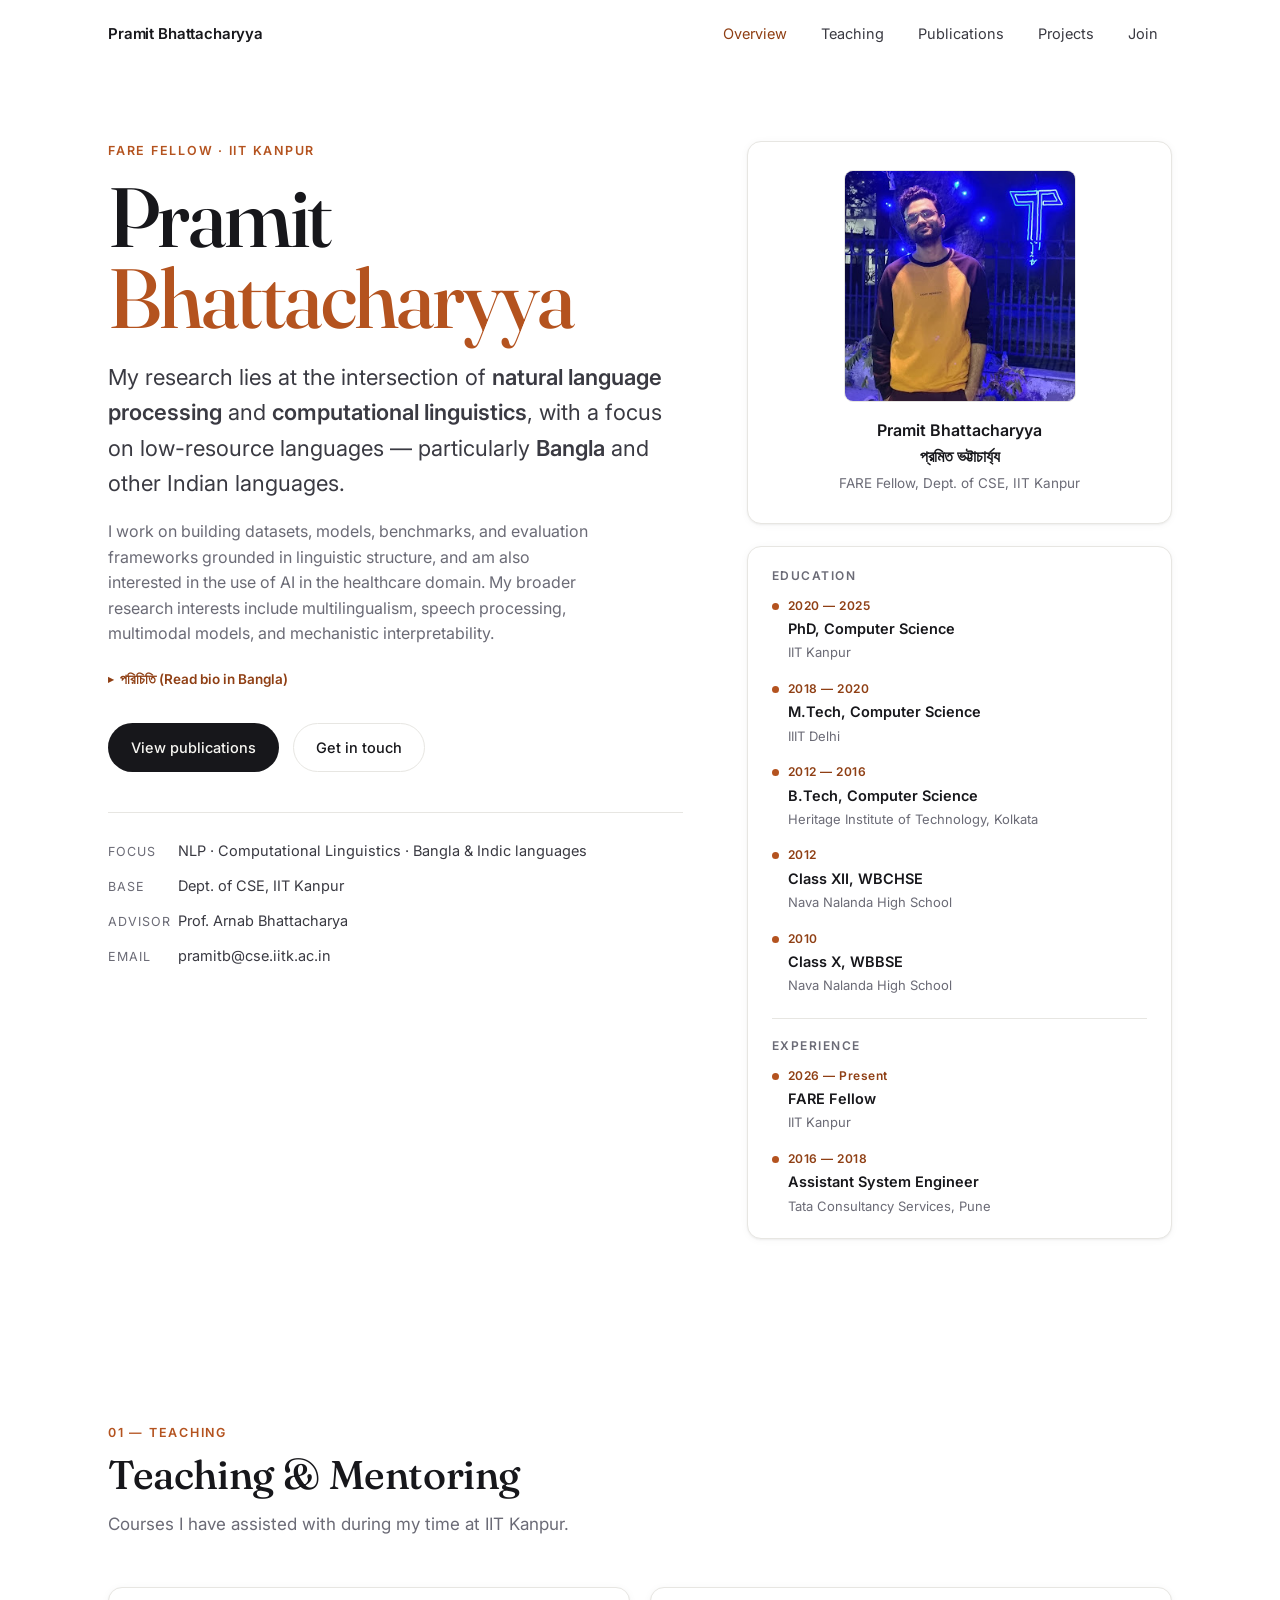
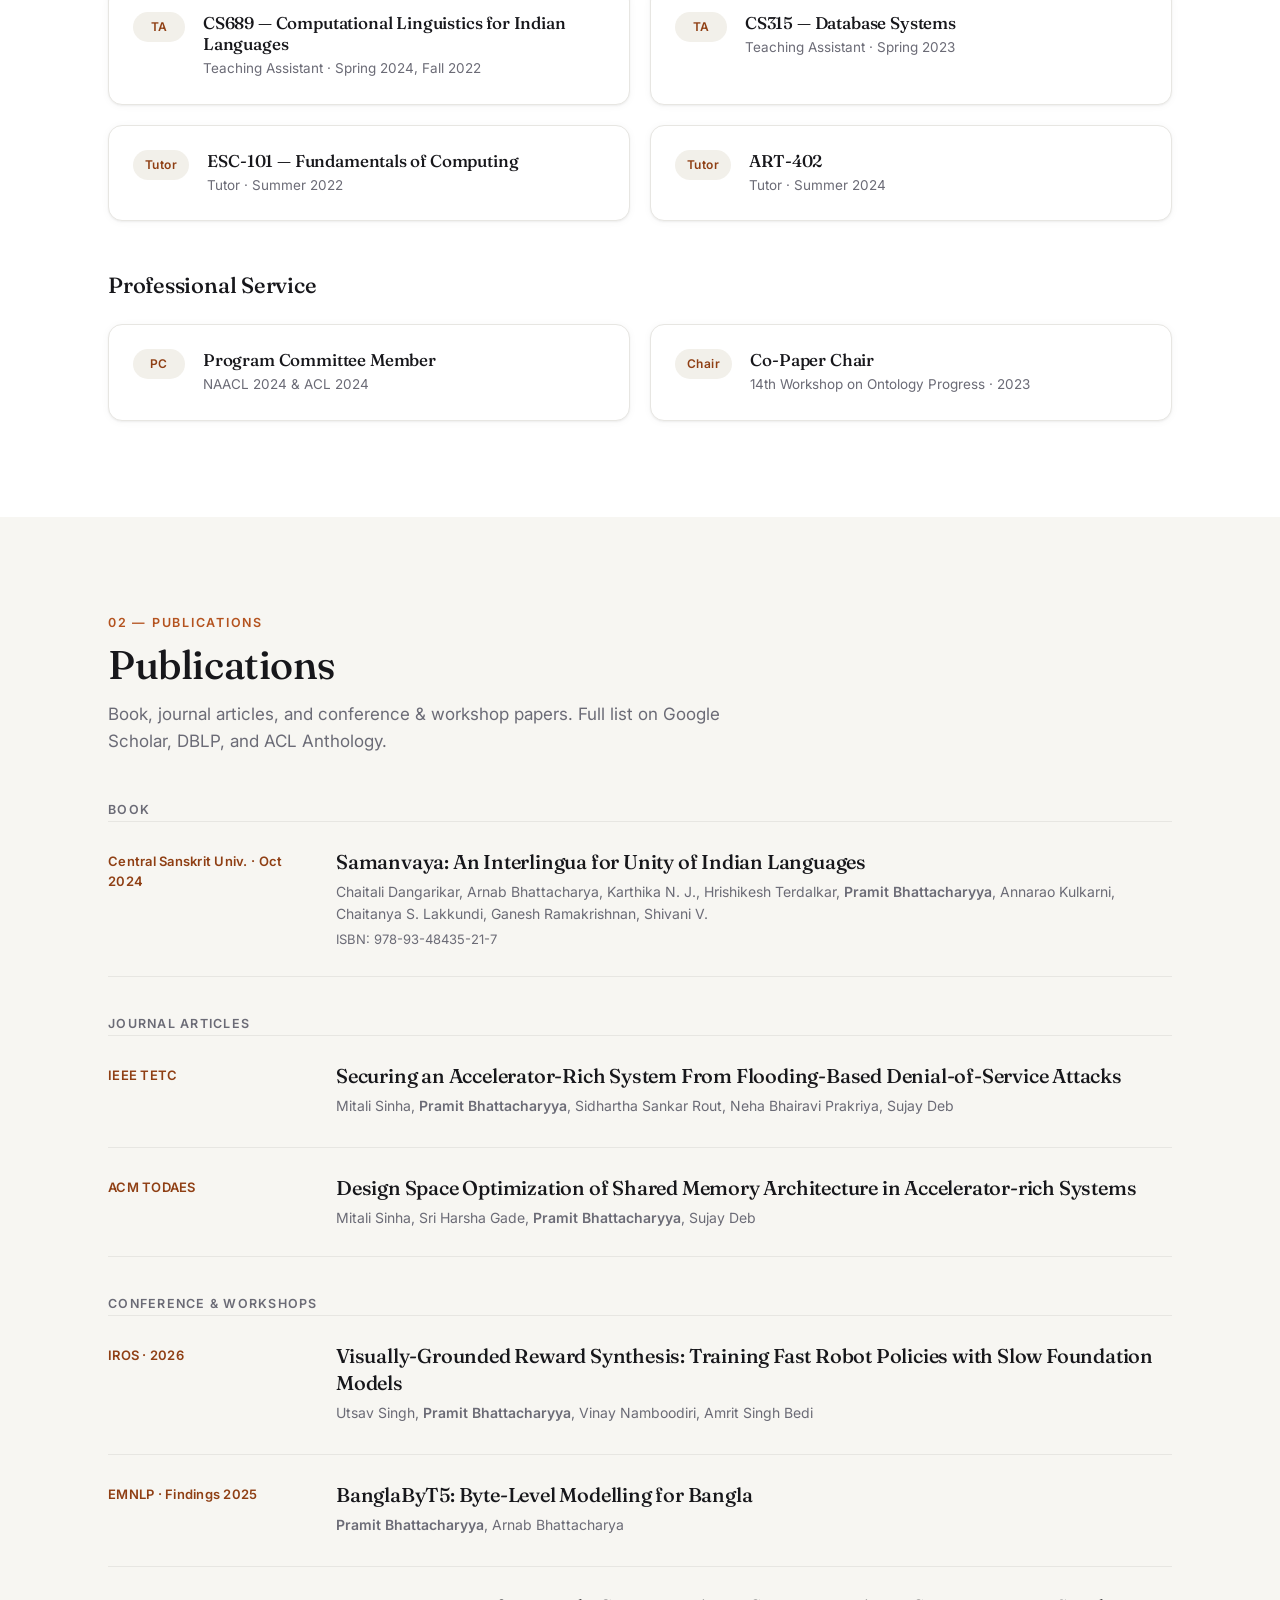
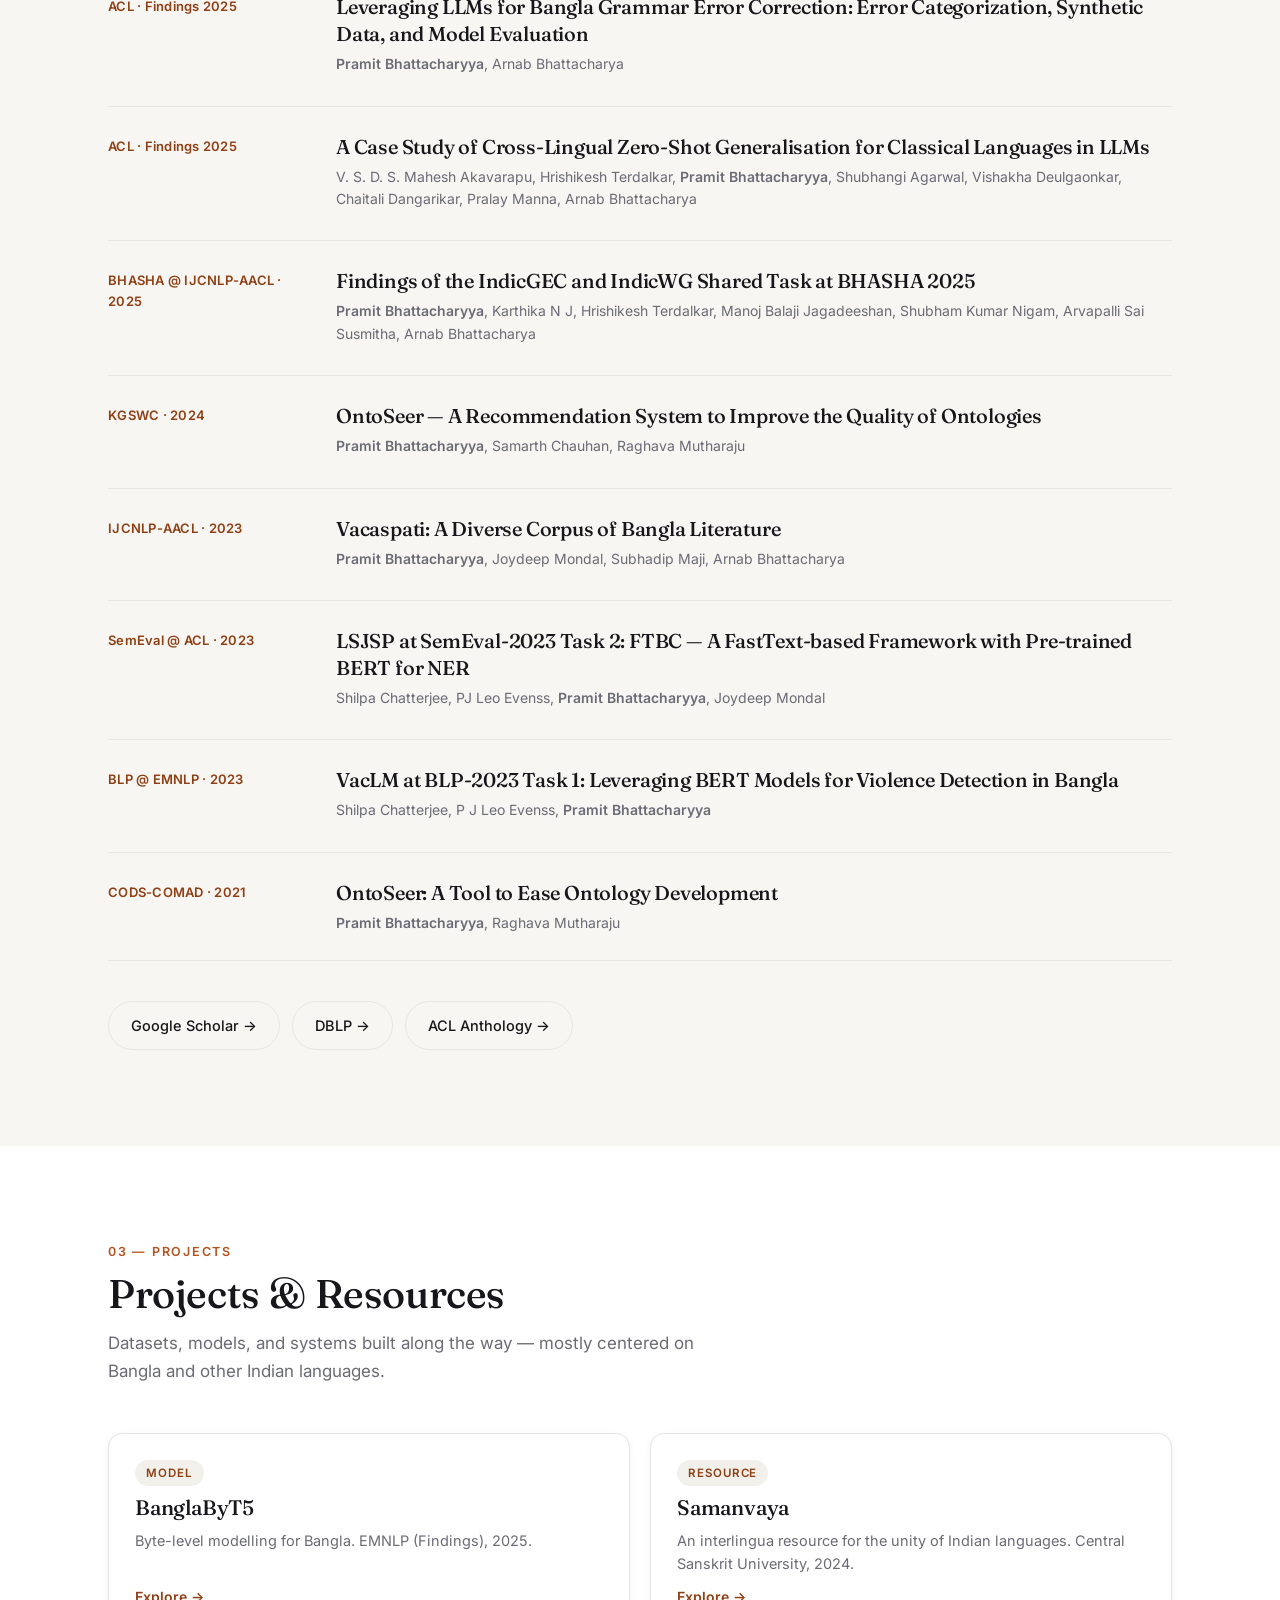
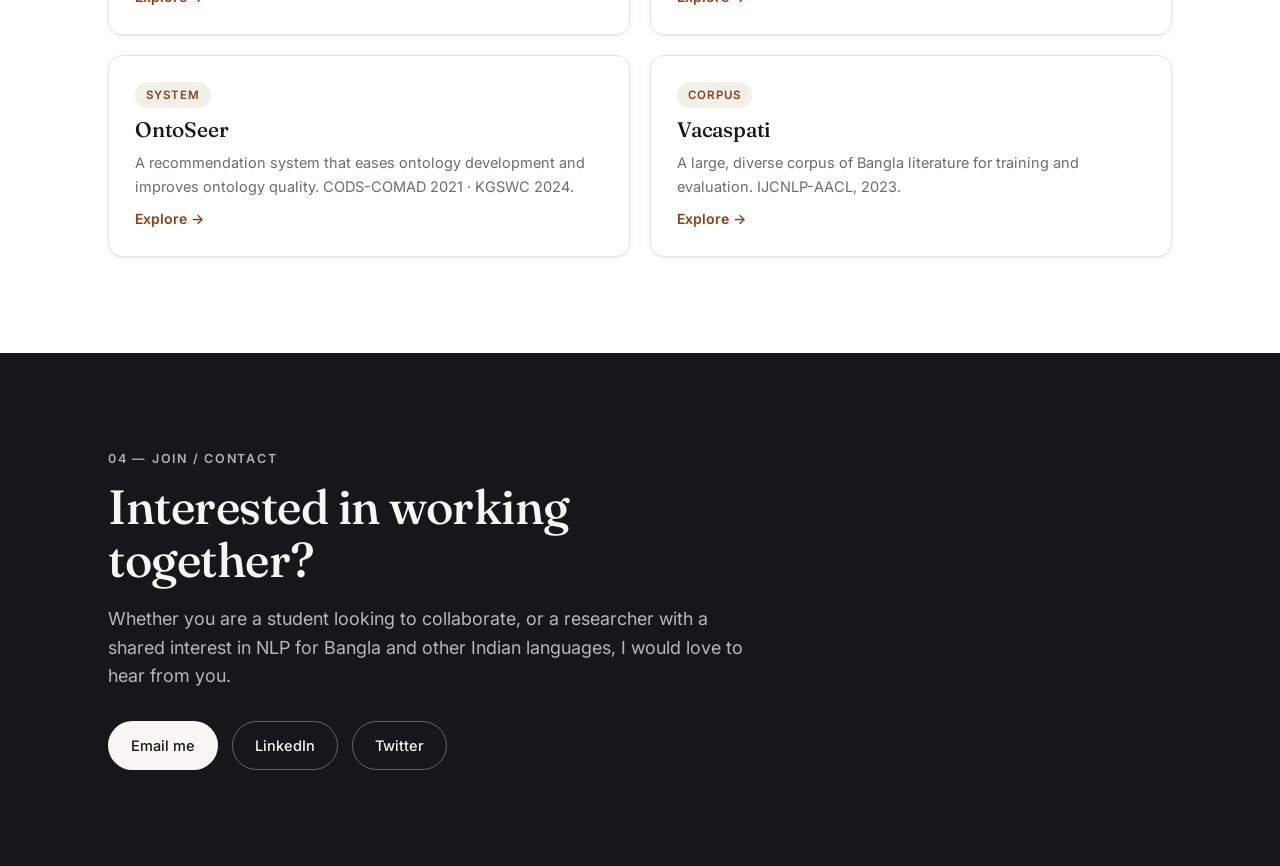
==== index.html @ a748a245 "Bangla added" ====
<!DOCTYPE html>
<html lang="en">
<head>
  <meta charset="UTF-8" />
  <meta name="viewport" content="width=device-width, initial-scale=1.0" />
  <title>Pramit Bhattacharyya — NLP &amp; Computational Linguistics</title>
  <meta name="description" content="Pramit Bhattacharyya — FARE Fellow, Dept. of CSE, IIT Kanpur. Research on NLP and computational linguistics for low-resource languages, particularly Bangla and other Indian languages." />

  <!-- Google Fonts (optional; remove this link to run fully offline) -->
  <link rel="preconnect" href="https://fonts.googleapis.com" />
  <link rel="preconnect" href="https://fonts.gstatic.com" crossorigin />
  <link href="https://fonts.googleapis.com/css2?family=Fraunces:opsz,wght@9..144,400;9..144,500;9..144,600&family=Inter:wght@400;500;600&family=Noto+Sans+Bengali:wght@400;500;600&display=swap" rel="stylesheet" />

  <link rel="icon" type="image/svg+xml" href="data:image/svg+xml,%3Csvg xmlns='http://www.w3.org/2000/svg' viewBox='0 0 100 100'%3E%3Crect width='100' height='100' rx='22' fill='%2317171b'/%3E%3Ctext x='50' y='68' font-family='Georgia, serif' font-size='46' fill='%23f7f6f2' text-anchor='middle'%3EPB%3C/text%3E%3C/svg%3E" />

  <link rel="stylesheet" href="css/style.css" />
</head>
<body>

  <!-- ============ NAV ============ -->
  <header class="nav" id="nav">
    <div class="container nav__inner">
      <a href="#overview" class="nav__brand">
        <span class="nav__name">Pramit Bhattacharyya</span>
      </a>

      <nav class="nav__links" id="navLinks">
        <a href="#overview" class="nav__link">Overview</a>
        <a href="#teaching" class="nav__link">Teaching</a>
        <a href="#publications" class="nav__link">Publications</a>
        <a href="#projects" class="nav__link">Projects</a>
        <a href="#join" class="nav__link">Join</a>
      </nav>

      <button class="nav__toggle" id="navToggle" aria-label="Toggle menu" aria-expanded="false">
        <span></span><span></span><span></span>
      </button>
    </div>
  </header>

  <main>

    <!-- ============ OVERVIEW / HERO ============ -->
    <section class="section hero" id="overview">
      <div class="container hero__grid">
        <div class="hero__text reveal">
          <p class="eyebrow">FARE Fellow · IIT Kanpur</p>
          <h1 class="hero__title">
            Pramit<br /><span class="accent">Bhattacharyya</span>
            
          </h1>
   
          <p class="hero__lede">
            My research lies at the intersection of <strong>natural language
            processing</strong> and <strong>computational linguistics</strong>,
            with a focus on low-resource languages — particularly
            <strong>Bangla</strong> and other Indian languages.
          </p>
          <p class="hero__body">
            I work on building datasets, models, benchmarks, and evaluation
            frameworks grounded in linguistic structure, and am also
            interested in the use of AI in the healthcare domain. My broader
            research interests include multilingualism, speech processing,
            multimodal models, and mechanistic interpretability.
          </p>

          <details class="bio-bn">
            <summary>পরিচিতি (Read bio in Bangla)</summary>
            <p lang="bn">
              প্রমিত বর্তমানে আইআইটি কানপুরের কম্পিউটার সায়েন্স অ্যান্ড ইঞ্জিনিয়ারিং বিভাগে
              একজন FARE ফেলো হিসেবে কর্মরত আছেন। তিনি আইআইটি কানপুরের কম্পিউটার সায়েন্স
              অ্যান্ড ইঞ্জিনিয়ারিং বিভাগ থেকে অধ্যাপক অর্ণব ভট্টাচার্যের তত্ত্বাবধানে তাঁর পিএইচডি
              সম্পন্ন করেছেন। তাঁর গবেষণা মূলত ভাষা কার্য-প্রণালী (Natural Language Processing)
              এবং কম্পিউটেশনাল লিঙ্গুইস্টিক্সের (Computational Linguistics) সংযোগস্থলে, বিশেষ
              করে কম-সম্পদযুক্ত ভাষা—যেমন বাংলা এবং অন্যান্য ভারতীয় ভাষার ওপর কেন্দ্র করে। তিনি
              ভাষাগত কাঠামোর ওপর ভিত্তি করে তথ্যসম্ভার, মডেল, মানদণ্ড এবং মূল্যায়ন কাঠামো তৈরির
              প্রচেষ্টা করেন। এছাড়া, স্বাস্থ্যসেবা খাতে কৃত্রিম বুদ্ধিমত্তার প্রয়োগ নিয়ে গবেষণা করতেও
              তিনি আগ্রহী। তাঁর গবেষণার কেন্দ্রস্থলে রয়েছে বহুভাষিকতা (multilingualism), স্বয়ংক্রিয় বাক্-শনাক্তকরণ (ASR), বহুমাত্রিক
              মডেল (multi-modal) এবং কার্যপ্রণালীভিত্তিক ব্যাখ্যাযোগ্যতা (mechanistic interpretability)।
            </p>
          </details>

          <div class="hero__actions">
            <a href="#publications" class="btn btn--primary">View publications</a>
            <a href="#join" class="btn btn--ghost">Get in touch</a>
          </div>
          <ul class="hero__meta">
            <li><span>Focus</span> NLP · Computational Linguistics · Bangla &amp; Indic languages</li>
            <li><span>Base</span> Dept. of CSE, IIT Kanpur</li>
            <li><span>Advisor</span> Prof. Arnab Bhattacharya</li>
            <li><span>Email</span> <a href="mailto:pramitb@cse.iitk.ac.in">pramitb@cse.iitk.ac.in</a></li>
          </ul>
        </div>

        <aside class="hero__aside reveal">
          <div class="profile-card">
            <img class="profile-card__img" src="pramit-da.jpg" alt="Portrait of Pramit Bhattacharyya" />
            <div class="profile-card__meta">
              <strong class="profile-card__name">Pramit Bhattacharyya</strong>
              <strong class="profile-card__name_bangla">প্রমিত ভট্টাচার্য্য</strong>
              <span class="profile-card__role muted">FARE Fellow, Dept. of CSE, IIT Kanpur</span>
            </div>
          </div>
          <div class="card">
            <h3 class="card__kicker">Education</h3>
            <ul class="timeline">
              <li>
                <span class="timeline__year">2020 — 2025</span>
                <span class="timeline__what">PhD, Computer Science</span>
                <span class="timeline__where">IIT Kanpur</span>
              </li>
              <li>
                <span class="timeline__year">2018 — 2020</span>
                <span class="timeline__what">M.Tech, Computer Science</span>
                <span class="timeline__where">IIIT Delhi</span>
              </li>
              <li>
                <span class="timeline__year">2012 — 2016</span>
                <span class="timeline__what">B.Tech, Computer Science</span>
                <span class="timeline__where">Heritage Institute of Technology, Kolkata</span>
              </li>
              <li>
                <span class="timeline__year">2012</span>
                <span class="timeline__what">Class XII, WBCHSE</span>
                <span class="timeline__where">Nava Nalanda High School</span>
              </li>
              <li>
                <span class="timeline__year">2010</span>
                <span class="timeline__what">Class X, WBBSE</span>
                <span class="timeline__where">Nava Nalanda High School</span>
              </li>
            </ul>

            <h3 class="card__kicker card__kicker--divider">Experience</h3>
            <ul class="timeline">
              <li>
                <span class="timeline__year">2026 — Present</span>
                <span class="timeline__what">FARE Fellow</span>
                <span class="timeline__where">IIT Kanpur</span>
              </li>
              <li>
                <span class="timeline__year">2016 — 2018</span>
                <span class="timeline__what">Assistant System Engineer</span>
                <span class="timeline__where">Tata Consultancy Services, Pune</span>
              </li>
            </ul>
          </div>
        </aside>
      </div>
    </section>

    <!-- ============ TEACHING ============ -->
    <section class="section" id="teaching">
      <div class="container">
        <div class="section__head reveal">
          <p class="eyebrow">01 — Teaching</p>
          <h2 class="section__title">Teaching &amp; Mentoring</h2>
          <p class="section__sub">
            Courses I have assisted with during my time at IIT Kanpur.
          </p>
        </div>

        <div class="grid grid--2 reveal">
          <div class="tcard">
            <div class="tcard__badge">TA</div>
            <div>
              <h3>CS689 — Computational Linguistics for Indian Languages</h3>
              <p class="muted">Teaching Assistant · Spring 2024, Fall 2022</p>
            </div>
          </div>
          <div class="tcard">
            <div class="tcard__badge">TA</div>
            <div>
              <h3>CS315 — Database Systems</h3>
              <p class="muted">Teaching Assistant · Spring 2023</p>
            </div>
          </div>
          <div class="tcard">
            <div class="tcard__badge">Tutor</div>
            <div>
              <h3>ESC-101 — Fundamentals of Computing</h3>
              <p class="muted">Tutor · Summer 2022</p>
            </div>
          </div>
          <div class="tcard">
            <div class="tcard__badge">Tutor</div>
            <div>
              <h3>ART-402</h3>
              <p class="muted">Tutor · Summer 2024</p>
            </div>
          </div>
        </div>

        <div class="section__head section__head--tight reveal">
          <h3 class="section__title section__title--sm">Professional Service</h3>
        </div>
        <div class="grid grid--2 reveal">
          <div class="tcard">
            <div class="tcard__badge">PC</div>
            <div>
              <h3>Program Committee Member</h3>
              <p class="muted">NAACL 2024 &amp; ACL 2024</p>
            </div>
          </div>
          <div class="tcard">
            <div class="tcard__badge">Chair</div>
            <div>
              <h3>Co-Paper Chair</h3>
              <p class="muted">14th Workshop on Ontology Progress · 2023</p>
            </div>
          </div>
        </div>
      </div>
    </section>

    <!-- ============ PUBLICATIONS ============ -->
    <section class="section section--alt" id="publications">
      <div class="container">
        <div class="section__head reveal">
          <p class="eyebrow">02 — Publications</p>
          <h2 class="section__title">Publications</h2>
          <p class="section__sub">
            Book, journal articles, and conference &amp; workshop papers.
            Full list on Google Scholar, DBLP, and ACL Anthology.
          </p>
        </div>

        <h3 class="publist__group">Book</h3>
        <ol class="publist reveal">
          <li class="pub">
            <div class="pub__venue">Central Sanskrit Univ. · Oct 2024</div>
            <div class="pub__main">
              <h3 class="pub__title">Samanvaya: An Interlingua for Unity of Indian Languages</h3>
              <p class="pub__authors">Chaitali Dangarikar, Arnab Bhattacharya, Karthika N. J., Hrishikesh Terdalkar, <strong>Pramit Bhattacharyya</strong>, Annarao Kulkarni, Chaitanya S. Lakkundi, Ganesh Ramakrishnan, Shivani V.</p>
              <p class="pub__note">ISBN: 978-93-48435-21-7</p>
            </div>
          </li>
        </ol>

        <h3 class="publist__group">Journal Articles</h3>
        <ol class="publist reveal">
          <li class="pub">
            <div class="pub__venue">IEEE TETC</div>
            <div class="pub__main">
              <h3 class="pub__title">Securing an Accelerator-Rich System From Flooding-Based Denial-of-Service Attacks</h3>
              <p class="pub__authors">Mitali Sinha, <strong>Pramit Bhattacharyya</strong>, Sidhartha Sankar Rout, Neha Bhairavi Prakriya, Sujay Deb</p>
            </div>
          </li>

          <li class="pub">
            <div class="pub__venue">ACM TODAES</div>
            <div class="pub__main">
              <h3 class="pub__title">Design Space Optimization of Shared Memory Architecture in Accelerator-rich Systems</h3>
              <p class="pub__authors">Mitali Sinha, Sri Harsha Gade, <strong>Pramit Bhattacharyya</strong>, Sujay Deb</p>
            </div>
          </li>
        </ol>

        <h3 class="publist__group">Conference &amp; Workshops</h3>
        <ol class="publist reveal">
          <li class="pub">
            <div class="pub__venue">IROS · 2026</div>
            <div class="pub__main">
              <h3 class="pub__title">Visually-Grounded Reward Synthesis: Training Fast Robot Policies with Slow Foundation Models</h3>
              <p class="pub__authors">Utsav Singh, <strong>Pramit Bhattacharyya</strong>, Vinay Namboodiri, Amrit Singh Bedi</p>
            </div>
          </li>

          <li class="pub">
            <div class="pub__venue">EMNLP · Findings 2025</div>
            <div class="pub__main">
              <h3 class="pub__title">BanglaByT5: Byte-Level Modelling for Bangla</h3>
              <p class="pub__authors"><strong>Pramit Bhattacharyya</strong>, Arnab Bhattacharya</p>
            </div>
          </li>

          <li class="pub">
            <div class="pub__venue">ACL · Findings 2025</div>
            <div class="pub__main">
              <h3 class="pub__title">Leveraging LLMs for Bangla Grammar Error Correction: Error Categorization, Synthetic Data, and Model Evaluation</h3>
              <p class="pub__authors"><strong>Pramit Bhattacharyya</strong>, Arnab Bhattacharya</p>
            </div>
          </li>

          <li class="pub">
            <div class="pub__venue">ACL · Findings 2025</div>
            <div class="pub__main">
              <h3 class="pub__title">A Case Study of Cross-Lingual Zero-Shot Generalisation for Classical Languages in LLMs</h3>
              <p class="pub__authors">V. S. D. S. Mahesh Akavarapu, Hrishikesh Terdalkar, <strong>Pramit Bhattacharyya</strong>, Shubhangi Agarwal, Vishakha Deulgaonkar, Chaitali Dangarikar, Pralay Manna, Arnab Bhattacharya</p>
            </div>
          </li>

          <li class="pub">
            <div class="pub__venue">BHASHA @ IJCNLP-AACL · 2025</div>
            <div class="pub__main">
              <h3 class="pub__title">Findings of the IndicGEC and IndicWG Shared Task at BHASHA 2025</h3>
              <p class="pub__authors"><strong>Pramit Bhattacharyya</strong>, Karthika N J, Hrishikesh Terdalkar, Manoj Balaji Jagadeeshan, Shubham Kumar Nigam, Arvapalli Sai Susmitha, Arnab Bhattacharya</p>
            </div>
          </li>

          <li class="pub">
            <div class="pub__venue">KGSWC · 2024</div>
            <div class="pub__main">
              <h3 class="pub__title">OntoSeer — A Recommendation System to Improve the Quality of Ontologies</h3>
              <p class="pub__authors"><strong>Pramit Bhattacharyya</strong>, Samarth Chauhan, Raghava Mutharaju</p>
            </div>
          </li>

          <li class="pub">
            <div class="pub__venue">IJCNLP-AACL · 2023</div>
            <div class="pub__main">
              <h3 class="pub__title">Vacaspati: A Diverse Corpus of Bangla Literature</h3>
              <p class="pub__authors"><strong>Pramit Bhattacharyya</strong>, Joydeep Mondal, Subhadip Maji, Arnab Bhattacharya</p>
            </div>
          </li>

          <li class="pub">
            <div class="pub__venue">SemEval @ ACL · 2023</div>
            <div class="pub__main">
              <h3 class="pub__title">LSJSP at SemEval-2023 Task 2: FTBC — A FastText-based Framework with Pre-trained BERT for NER</h3>
              <p class="pub__authors">Shilpa Chatterjee, PJ Leo Evenss, <strong>Pramit Bhattacharyya</strong>, Joydeep Mondal</p>
            </div>
          </li>

          <li class="pub">
            <div class="pub__venue">BLP @ EMNLP · 2023</div>
            <div class="pub__main">
              <h3 class="pub__title">VacLM at BLP-2023 Task 1: Leveraging BERT Models for Violence Detection in Bangla</h3>
              <p class="pub__authors">Shilpa Chatterjee, P J Leo Evenss, <strong>Pramit Bhattacharyya</strong></p>
            </div>
          </li>

          <li class="pub">
            <div class="pub__venue">CODS-COMAD · 2021</div>
            <div class="pub__main">
              <h3 class="pub__title">OntoSeer: A Tool to Ease Ontology Development</h3>
              <p class="pub__authors"><strong>Pramit Bhattacharyya</strong>, Raghava Mutharaju</p>
            </div>
          </li>
        </ol>

        <div class="section__foot reveal pub__foot">
          <a href="https://scholar.google.com/citations?user=nOWiHoUAAAAJ" class="btn btn--ghost" target="_blank" rel="noopener">Google Scholar →</a>
          <a href="https://dblp.org/pid/282/9901.html" class="btn btn--ghost" target="_blank" rel="noopener">DBLP →</a>
          <a href="https://aclanthology.org/people/pramit-bhattacharyya/" class="btn btn--ghost" target="_blank" rel="noopener">ACL Anthology →</a>
        </div>
      </div>
    </section>

    <!-- ============ PROJECTS ============ -->
    <section class="section" id="projects">
      <div class="container">
        <div class="section__head reveal">
          <p class="eyebrow">03 — Projects</p>
          <h2 class="section__title">Projects &amp; Resources</h2>
          <p class="section__sub">
            Datasets, models, and systems built along the way — mostly
            centered on Bangla and other Indian languages.
          </p>
        </div>

        <div class="grid grid--2 reveal">
          <article class="pcard">
            <div class="pcard__tag">Model</div>
            <h3>BanglaByT5</h3>
            <p class="muted">Byte-level modelling for Bangla. EMNLP (Findings), 2025.</p>
            <a href="#" class="pcard__link">Explore →</a>
          </article>
          <article class="pcard">
            <div class="pcard__tag">Resource</div>
            <h3>Samanvaya</h3>
            <p class="muted">An interlingua resource for the unity of Indian languages. Central Sanskrit University, 2024.</p>
            <a href="#" class="pcard__link">Explore →</a>
          </article>
          <article class="pcard">
            <div class="pcard__tag">System</div>
            <h3>OntoSeer</h3>
            <p class="muted">A recommendation system that eases ontology development and improves ontology quality. CODS-COMAD 2021 · KGSWC 2024.</p>
            <a href="#" class="pcard__link">Explore →</a>
          </article>
          <article class="pcard">
            <div class="pcard__tag">Corpus</div>
            <h3>Vacaspati</h3>
            <p class="muted">A large, diverse corpus of Bangla literature for training and evaluation. IJCNLP-AACL, 2023.</p>
            <a href="#" class="pcard__link">Explore →</a>
          </article>
        </div>
      </div>
    </section>

    <!-- ============ JOIN ============ -->
    <section class="section section--join" id="join">
      <div class="container">
        <div class="join reveal">
          <p class="eyebrow eyebrow--light">04 — Join / Contact</p>
          <h2 class="join__title">Interested in working together?</h2>
          <p class="join__sub">
            Whether you are a student looking to collaborate, or a researcher
            with a shared interest in NLP for Bangla and other Indian
            languages, I would love to hear from you.
          </p>
          <div class="join__actions">
            <a href="mailto:pramitb@cse.iitk.ac.in" class="btn btn--light">Email me</a>
            <a href="https://www.linkedin.com/in/pramit-bhattacharyya-9a4060122/" class="btn btn--outline" target="_blank" rel="noopener">LinkedIn</a>
            <a href="https://twitter.com/pramit_10" class="btn btn--outline" target="_blank" rel="noopener">Twitter</a>
          </div>
   
        </div>
      </div>
    </section>

  </main>



  <script src="js/main.js"></script>
</body>
</html>
---- css/style.css ----
/* =========================================================
   Pramit Bhattacharyya — personal academic site
   Clean & minimal, target-inspired. Zero dependencies.
   ========================================================= */

/* ---------- Design tokens ---------- */
:root {
  --ink:        #17171b;
  --ink-soft:   #3a3a42;
  --muted:      #6b6b76;
  --line:       #e7e6e2;
  --bg:         #ffffff;
  --bg-alt:     #f7f6f2;
  --bg-tint:    #f2f0ea;
  --accent:     #b4531f;   /* warm terracotta — an Indic-warm accent */
  --accent-ink: #8f3f14;
  --ink-invert: #f7f6f2;
  --dark:       #17171b;

  --maxw: 1120px;
  --radius: 14px;
  --radius-sm: 9px;

  --serif: "Fraunces", Georgia, "Times New Roman", serif;
  --sans:  "Inter", -apple-system, BlinkMacSystemFont, "Segoe UI", Roboto, sans-serif;

  --shadow-sm: 0 1px 2px rgba(23,23,27,.05), 0 1px 8px rgba(23,23,27,.04);
  --shadow-md: 0 8px 30px rgba(23,23,27,.08);

  --ease: cubic-bezier(.2, .7, .2, 1);
}

/* ---------- Reset-ish ---------- */
* { box-sizing: border-box; }
html { scroll-behavior: smooth; scroll-padding-top: 84px; }
body {
  margin: 0;
  font-family: var(--sans);
  color: var(--ink);
  background: var(--bg);
  line-height: 1.6;
  -webkit-font-smoothing: antialiased;
  text-rendering: optimizeLegibility;
}
h1, h2, h3 { font-family: var(--serif); font-weight: 500; line-height: 1.1; letter-spacing: -.01em; margin: 0; }
p { margin: 0; }
a { color: inherit; text-decoration: none; }
ul, ol { margin: 0; padding: 0; list-style: none; }
img { max-width: 100%; display: block; }
strong { font-weight: 600; }

.container { width: 100%; max-width: var(--maxw); margin: 0 auto; padding: 0 28px; }
.muted { color: var(--muted); }
.accent { color: var(--accent); }

/* ---------- Nav ---------- */
.nav {
  position: sticky; top: 0; z-index: 50;
  background: rgba(255,255,255,.72);
  backdrop-filter: saturate(160%) blur(14px);
  -webkit-backdrop-filter: saturate(160%) blur(14px);
  border-bottom: 1px solid transparent;
  transition: border-color .3s var(--ease), background .3s var(--ease);
}
.nav.is-stuck { border-bottom-color: var(--line); }
.nav__inner { display: flex; align-items: center; justify-content: space-between; height: 68px; }
.nav__brand { display: flex; align-items: center; gap: 12px; }
.nav__name { font-weight: 600; font-size: 15px; letter-spacing: -.01em; }

.nav__links { display: flex; align-items: center; gap: 6px; }
.nav__link {
  position: relative; padding: 8px 14px; border-radius: 999px;
  font-size: 14.5px; color: var(--ink-soft);
  transition: color .2s var(--ease), background .2s var(--ease);
}
.nav__link:hover { color: var(--ink); background: var(--bg-tint); }
.nav__link.is-active { color: var(--accent-ink); }

.nav__toggle {
  display: none; flex-direction: column; gap: 5px;
  background: none; border: 0; cursor: pointer; padding: 8px;
}
.nav__toggle span {
  width: 22px; height: 2px; background: var(--ink); border-radius: 2px;
  transition: transform .3s var(--ease), opacity .2s var(--ease);
}
.nav__toggle[aria-expanded="true"] span:nth-child(1) { transform: translateY(7px) rotate(45deg); }
.nav__toggle[aria-expanded="true"] span:nth-child(2) { opacity: 0; }
.nav__toggle[aria-expanded="true"] span:nth-child(3) { transform: translateY(-7px) rotate(-45deg); }

/* ---------- Section scaffolding ---------- */
.section { padding: 96px 0; }
.section--alt { background: var(--bg-alt); }
.section__head { max-width: 640px; margin-bottom: 48px; }
.section__head--tight { margin: 52px 0 26px; }
.section__title { font-size: clamp(28px, 4vw, 40px); margin: 10px 0 14px; }
.section__title--sm { font-size: 22px; margin: 0; }
.section__sub { color: var(--muted); font-size: 17px; }
.section__foot { margin-top: 40px; }
.pub__foot { display: flex; gap: 12px; flex-wrap: wrap; }

.eyebrow {
  font-family: var(--sans); font-size: 12.5px; font-weight: 600;
  letter-spacing: .14em; text-transform: uppercase; color: var(--accent);
  margin: 0;
}
.eyebrow--light { color: rgba(247,246,242,.7); }

/* ---------- Hero ---------- */
.hero { padding-top: 72px; padding-bottom: 88px; }
.hero__grid {
  display: grid; grid-template-columns: 1.15fr .85fr; gap: 64px; align-items: start;
}
.hero__title {
  font-size: clamp(46px, 8vw, 84px); line-height: .96;
  letter-spacing: -.03em; margin: 16px 0 22px;
}
.hero__lede { font-size: clamp(18px, 2.4vw, 22px); color: var(--ink-soft); max-width: 46ch; }
.hero__body { margin-top: 18px; color: var(--muted); max-width: 48ch; font-size: 16px; }
.hero__actions { display: flex; gap: 14px; margin-top: 30px; flex-wrap: wrap; }
.hero__meta {
  margin-top: 40px; padding-top: 26px; border-top: 1px solid var(--line);
  display: grid; gap: 12px;
}
.hero__meta li { font-size: 14.5px; color: var(--ink-soft); }
.hero__meta span { display: inline-block; width: 66px; color: var(--muted); font-size: 12.5px; text-transform: uppercase; letter-spacing: .08em; }
.hero__meta a:hover { color: var(--accent); }

.hero__aside { display: grid; gap: 22px; }

.profile-card {
  display: flex; flex-direction: column; align-items: center; text-align: center;
  gap: 16px; background: var(--bg); border: 1px solid var(--line);
  border-radius: var(--radius); padding: 28px 24px;
  box-shadow: var(--shadow-sm);
}
.profile-card__img {
  width: 100%; max-width: 232px; aspect-ratio: 1 / 1; border-radius: var(--radius-sm);
  object-fit: cover; border: 1px solid var(--line);
}
.profile-card__meta { display: flex; flex-direction: column; }
.profile-card__name { display: block; font-size: 16px; }
.profile-card__role { display: block; font-size: 13.5px; margin-top: 4px; }

/* ---------- Bengali bio disclosure ---------- */
.bio-bn { margin-top: 18px; }
.bio-bn summary {
  cursor: pointer; font-size: 13.5px; font-weight: 600;
  color: var(--accent-ink); list-style: none; display: inline-flex;
  align-items: center; gap: 6px; padding: 2px 0;
}
.bio-bn summary::-webkit-details-marker { display: none; }
.bio-bn summary::before { content: "\25B8"; font-size: 11px; transition: transform .2s var(--ease); }
.bio-bn[open] summary::before { transform: rotate(90deg); }
.bio-bn p {
  font-family: "Noto Sans Bengali", var(--sans);
  font-size: 15px; line-height: 1.85; color: var(--ink-soft);
  max-width: 56ch; margin-top: 12px; padding: 16px 18px;
  background: var(--bg-alt); border-radius: var(--radius-sm);
  border: 1px solid var(--line);
}

/* ---------- Cards / education ---------- */
.card {
  background: var(--bg); border: 1px solid var(--line);
  border-radius: var(--radius); padding: 22px 24px; box-shadow: var(--shadow-sm);
}
.card__kicker {
  font-family: var(--sans); font-size: 12px; font-weight: 600;
  letter-spacing: .12em; text-transform: uppercase; color: var(--muted);
  margin-bottom: 14px;
}
.card__kicker--divider { margin-top: 22px; padding-top: 20px; border-top: 1px solid var(--line); }
.timeline { display: grid; gap: 16px; }
.timeline li { display: grid; gap: 2px; padding-left: 16px; position: relative; }
.timeline li::before {
  content: ""; position: absolute; left: 0; top: 7px;
  width: 7px; height: 7px; border-radius: 50%; background: var(--accent);
}
.timeline__year { font-size: 12px; color: var(--accent-ink); font-weight: 600; letter-spacing: .04em; }
.timeline__what { font-weight: 600; font-size: 14.5px; }
.timeline__where { font-size: 13px; color: var(--muted); }

/* ---------- Buttons ---------- */
.btn {
  display: inline-flex; align-items: center; gap: 8px;
  padding: 12px 22px; border-radius: 999px;
  font-size: 14.5px; font-weight: 500; cursor: pointer;
  border: 1px solid transparent; transition: transform .18s var(--ease), background .2s var(--ease), color .2s var(--ease), border-color .2s var(--ease);
}
.btn:hover { transform: translateY(-2px); }
.btn--primary { background: var(--dark); color: var(--ink-invert); }
.btn--primary:hover { background: #000; }
.btn--ghost { background: transparent; color: var(--ink); border-color: var(--line); }
.btn--ghost:hover { border-color: var(--ink); }
.btn--light { background: var(--ink-invert); color: var(--dark); }
.btn--outline { background: transparent; color: var(--ink-invert); border-color: rgba(247,246,242,.35); }
.btn--outline:hover { border-color: var(--ink-invert); }

/* ---------- Grids ---------- */
.grid { display: grid; gap: 20px; }
.grid--2 { grid-template-columns: repeat(2, 1fr); }
.grid--3 { grid-template-columns: repeat(3, 1fr); }

/* ---------- Teaching ---------- */
.tcard {
  display: flex; gap: 18px; align-items: flex-start;
  background: var(--bg); border: 1px solid var(--line);
  border-radius: var(--radius); padding: 24px; box-shadow: var(--shadow-sm);
  transition: transform .2s var(--ease), box-shadow .2s var(--ease);
}
.tcard:hover { transform: translateY(-3px); box-shadow: var(--shadow-md); }
.tcard__badge {
  flex: none; display: grid; place-items: center;
  min-width: 52px; height: 30px; padding: 0 12px; border-radius: 999px;
  background: var(--bg-tint); color: var(--accent-ink);
  font-family: var(--sans); font-size: 12px; font-weight: 600; letter-spacing: .04em;
}
.tcard h3 { font-size: 17px; line-height: 1.25; margin-bottom: 4px; }
.tcard .muted { font-size: 13.5px; }

/* ---------- Publications ---------- */
.publist__group {
  font-family: var(--sans); font-size: 12.5px; font-weight: 600;
  letter-spacing: .1em; text-transform: uppercase; color: var(--muted);
  margin: 40px 0 4px;
}
.publist__group:first-of-type { margin-top: 0; }
.publist { display: grid; gap: 4px; }
.pub {
  display: grid; grid-template-columns: 200px 1fr; gap: 28px;
  padding: 26px 0; border-top: 1px solid var(--line); align-items: start;
}
.pub:last-child { border-bottom: 1px solid var(--line); }
.pub__venue { font-size: 13px; color: var(--accent-ink); font-weight: 600; letter-spacing: .02em; padding-top: 3px; }
.pub__title { font-size: 20px; line-height: 1.35; margin-bottom: 6px; }
.pub__authors { font-size: 14px; color: var(--muted); }
.pub__note { font-size: 13px; color: var(--muted); margin-top: 4px; }

/* ---------- Projects ---------- */
.pcard {
  background: var(--bg); border: 1px solid var(--line);
  border-radius: var(--radius); padding: 26px;
  display: flex; flex-direction: column; gap: 10px;
  box-shadow: var(--shadow-sm);
  transition: transform .2s var(--ease), box-shadow .2s var(--ease), border-color .2s var(--ease);
}
.pcard:hover { transform: translateY(-4px); box-shadow: var(--shadow-md); border-color: #dcd9d0; }
.pcard__tag {
  align-self: flex-start; font-family: var(--sans);
  font-size: 11.5px; font-weight: 600; letter-spacing: .08em; text-transform: uppercase;
  color: var(--accent-ink); background: var(--bg-tint);
  padding: 4px 11px; border-radius: 999px;
}
.pcard h3 { font-size: 21px; }
.pcard p { font-size: 14.5px; }
.pcard__link { margin-top: auto; font-size: 14px; font-weight: 600; color: var(--accent-ink); }
.pcard__link:hover { color: var(--accent); }

/* ---------- Join ---------- */
.section--join { background: var(--dark); color: var(--ink-invert); }
.join { max-width: 660px; }
.join__title { font-size: clamp(30px, 5vw, 48px); margin: 12px 0 18px; color: var(--ink-invert); }
.join__sub { color: rgba(247,246,242,.72); font-size: 18px; }
.join__actions { display: flex; gap: 14px; margin-top: 30px; flex-wrap: wrap; }
.join__socials { display: flex; gap: 22px; flex-wrap: wrap; margin-top: 28px; }
.join__socials a { font-size: 14px; color: rgba(247,246,242,.72); }
.join__socials a:hover { color: var(--ink-invert); }

/* ---------- Footer ---------- */
.footer { background: var(--bg-alt); border-top: 1px solid var(--line); padding: 44px 0; }
.footer__inner { display: flex; flex-wrap: wrap; gap: 24px; align-items: center; justify-content: space-between; }
.footer__brand { display: flex; align-items: center; gap: 14px; }
.footer__brand strong { display: block; font-size: 15px; }
.footer__brand .muted { font-size: 13px; }
.footer__links { display: flex; gap: 22px; }
.footer__links a { font-size: 14px; color: var(--ink-soft); }
.footer__links a:hover { color: var(--accent); }
.footer__copy { width: 100%; font-size: 13px; padding-top: 8px; }

/* ---------- Reveal animation ---------- */
.reveal { opacity: 0; transform: translateY(22px); transition: opacity .7s var(--ease), transform .7s var(--ease); }
.reveal.is-in { opacity: 1; transform: none; }

/* ---------- Responsive ---------- */
@media (max-width: 900px) {
  .hero__grid { grid-template-columns: 1fr; gap: 36px; }
  .hero__aside { order: -1; }
  .grid--3 { grid-template-columns: repeat(2, 1fr); }
  .pub { grid-template-columns: 1fr; gap: 8px; }
  .pub__venue { padding-top: 0; }
}
@media (max-width: 680px) {
  .section { padding: 72px 0; }
  .nav__links {
    position: fixed; inset: 68px 0 auto 0;
    flex-direction: column; align-items: stretch; gap: 2px;
    background: var(--bg); border-bottom: 1px solid var(--line);
    padding: 12px 16px 20px; box-shadow: var(--shadow-md);
    transform: translateY(-120%); transition: transform .32s var(--ease);
  }
  .nav__links.is-open { transform: none; }
  .nav__link { padding: 12px 14px; border-radius: 10px; }
  .nav__toggle { display: flex; }
  .nav__name { font-size: 14px; }
  .grid--2, .grid--3 { grid-template-columns: 1fr; }
  .footer__inner { flex-direction: column; align-items: flex-start; }
}

/* ---------- Reduced motion ---------- */
@media (prefers-reduced-motion: reduce) {
  html { scroll-behavior: auto; }
  .reveal { opacity: 1; transform: none; transition: none; }
  .btn:hover, .tcard:hover, .pcard:hover { transform: none; }
}
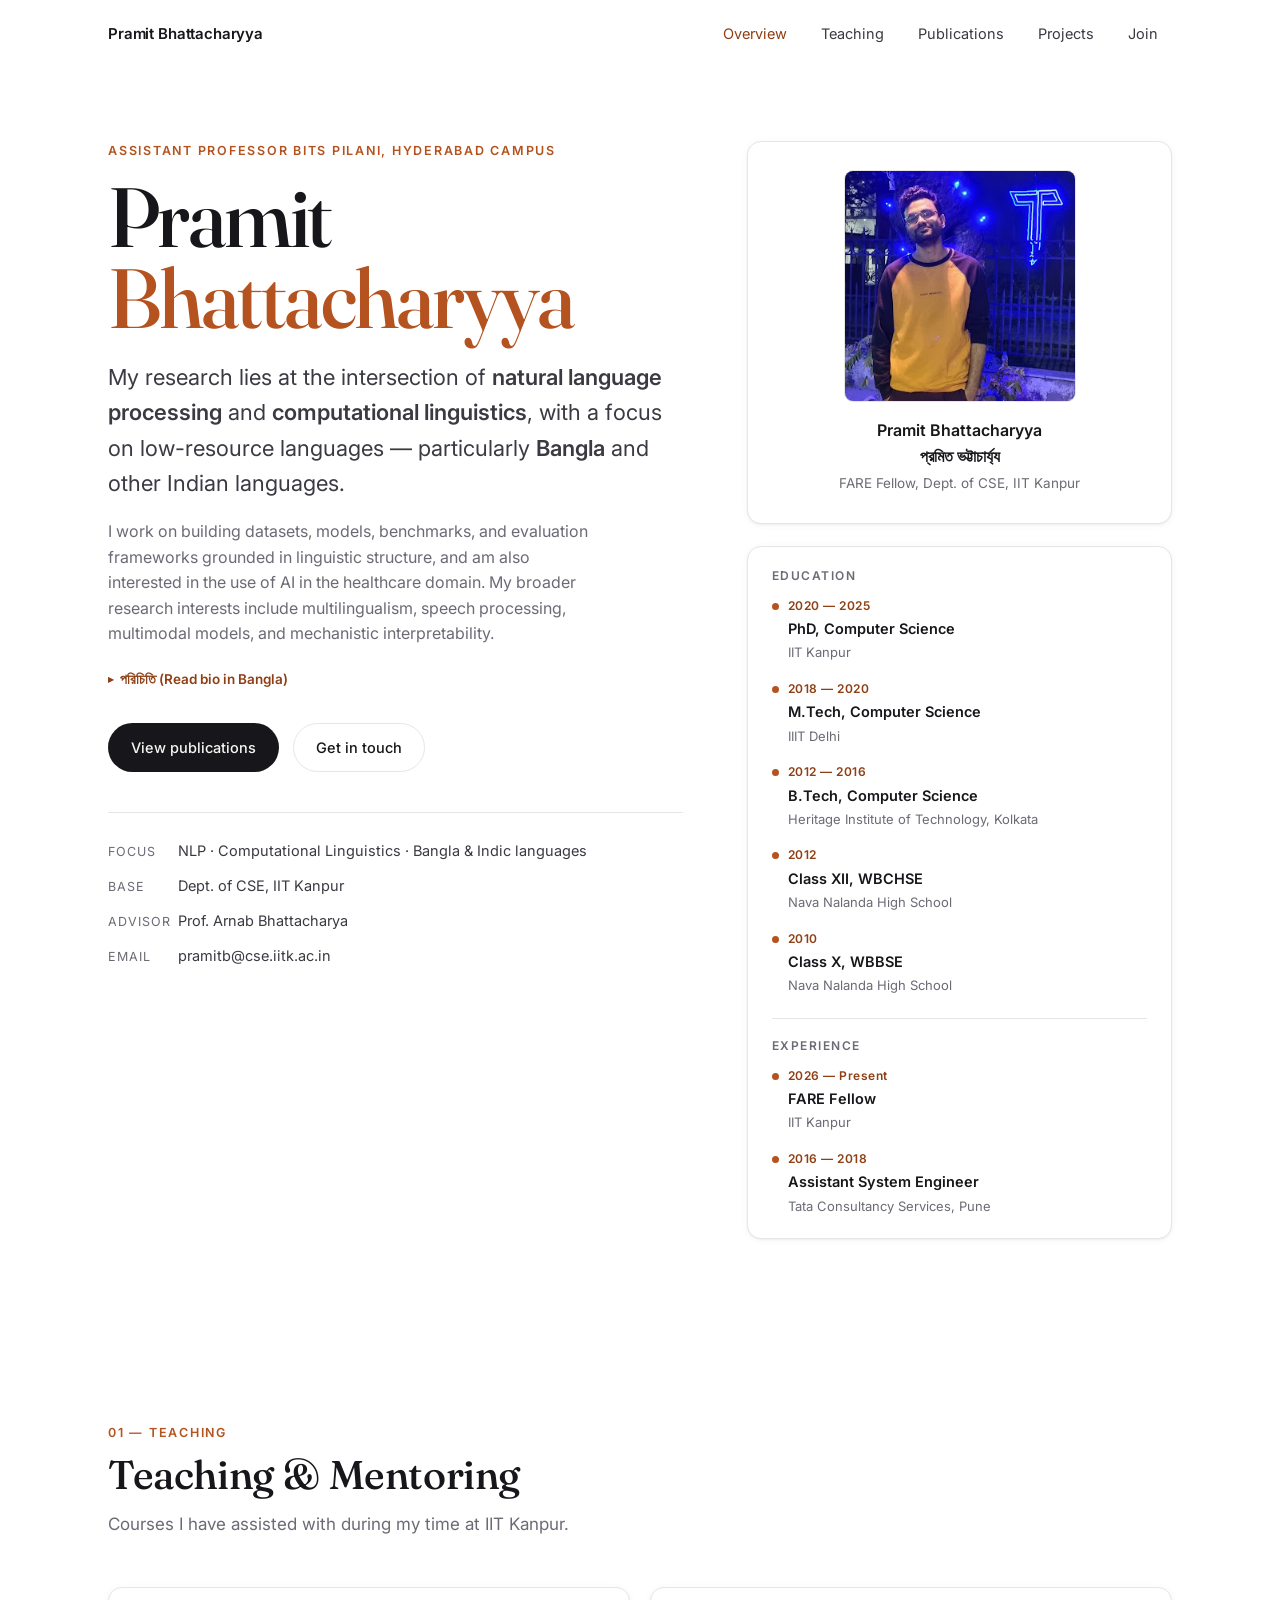
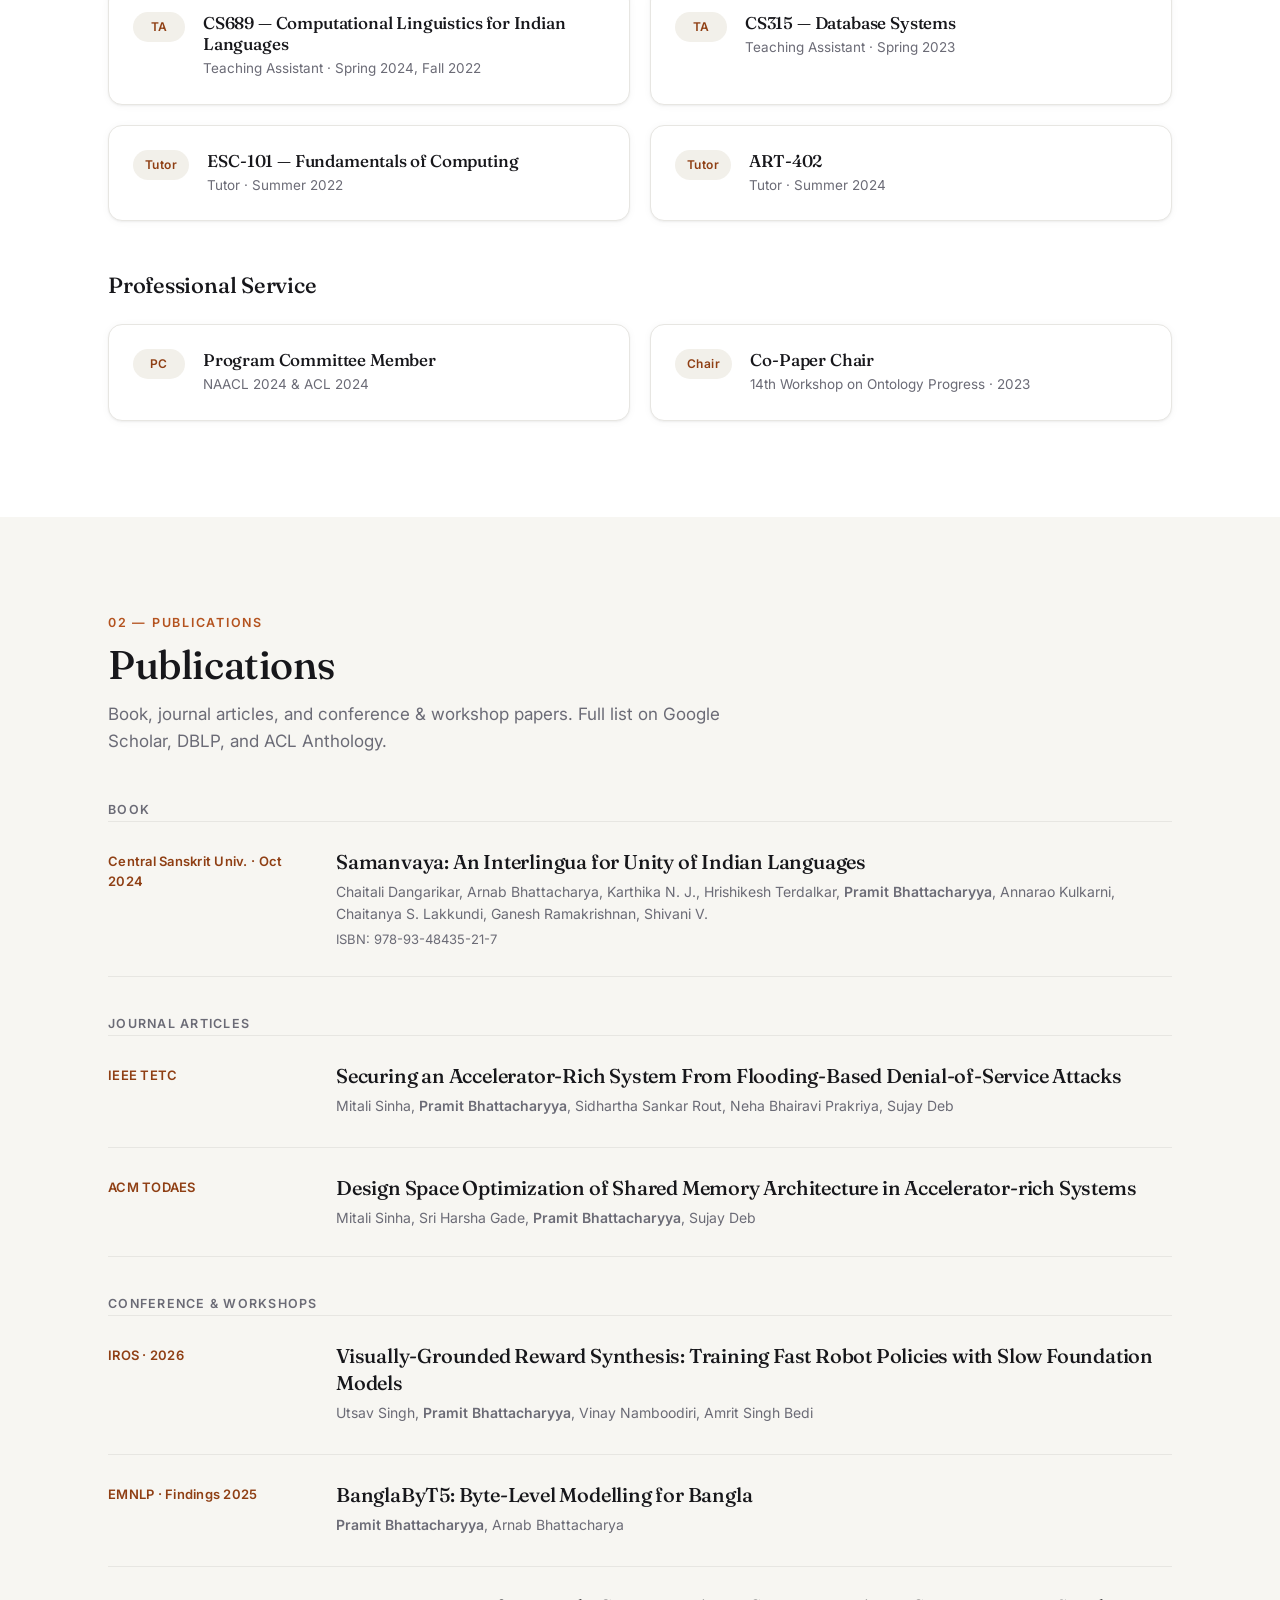
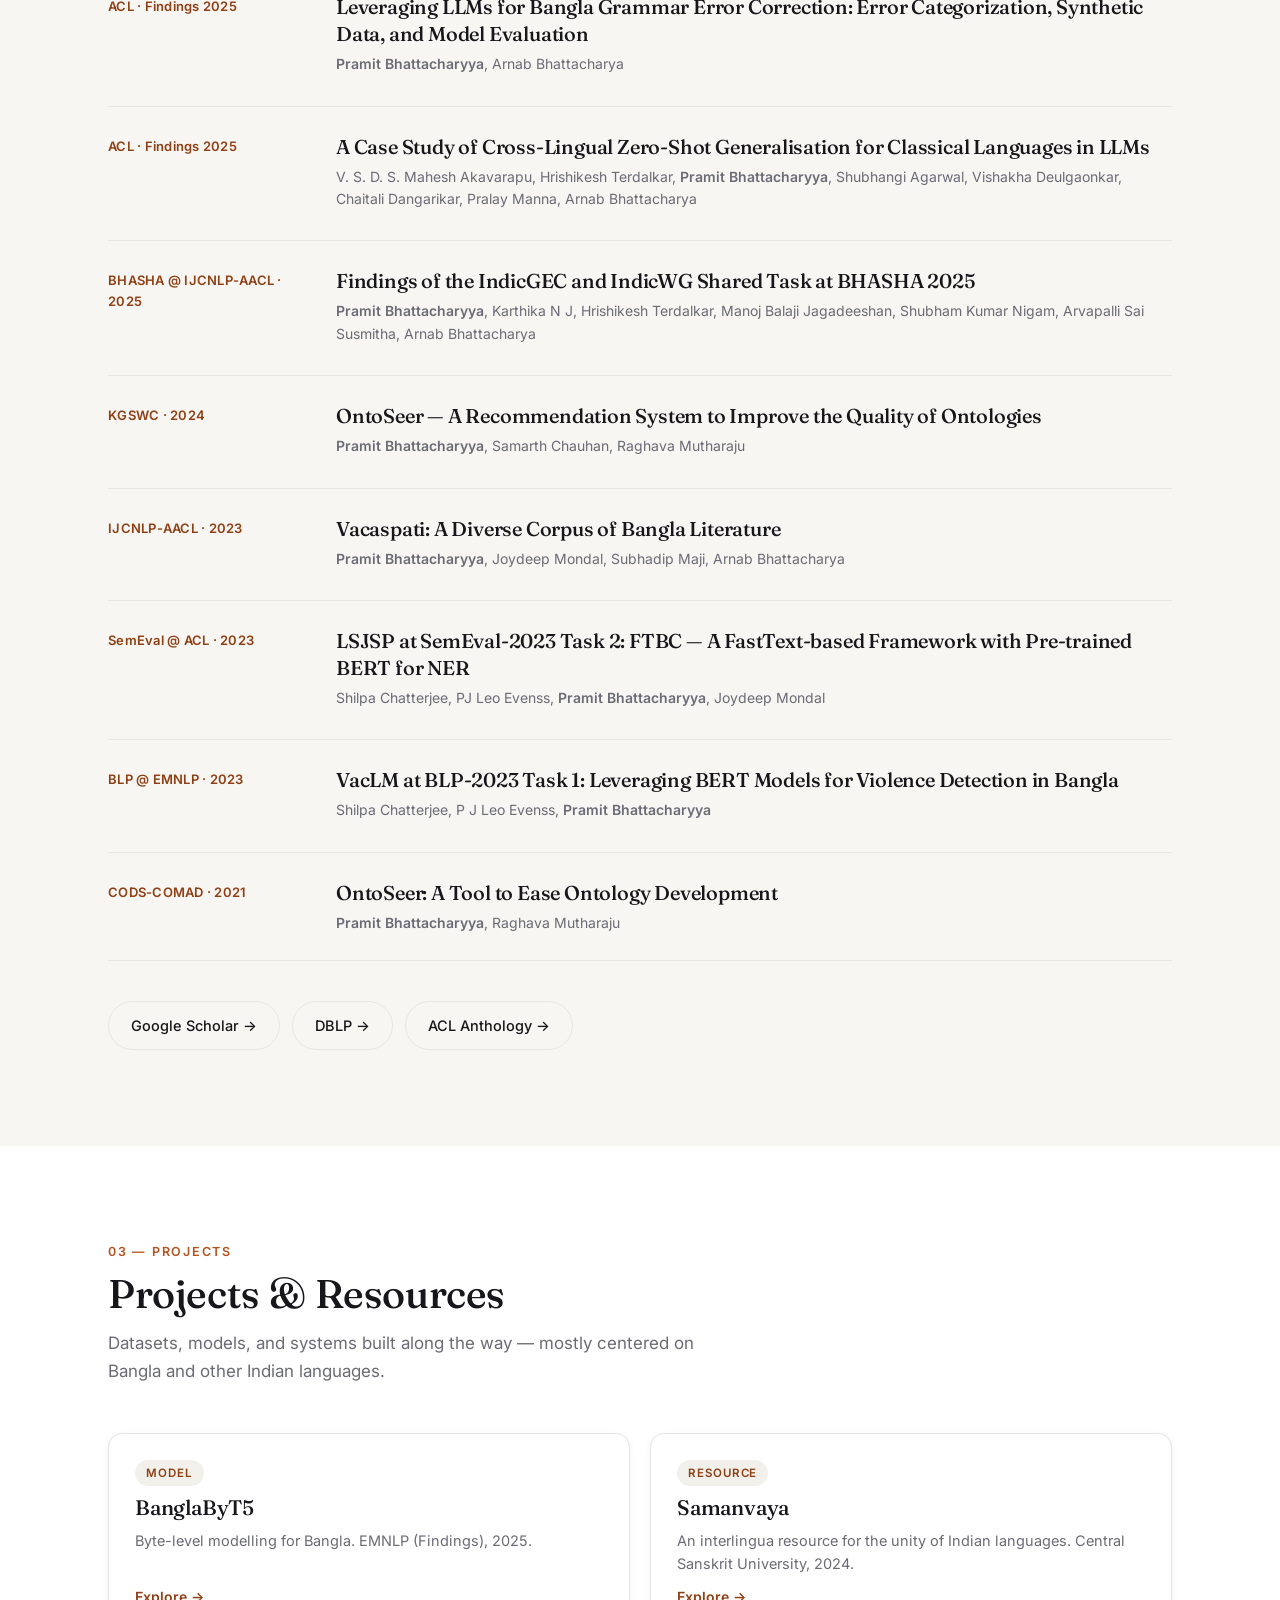
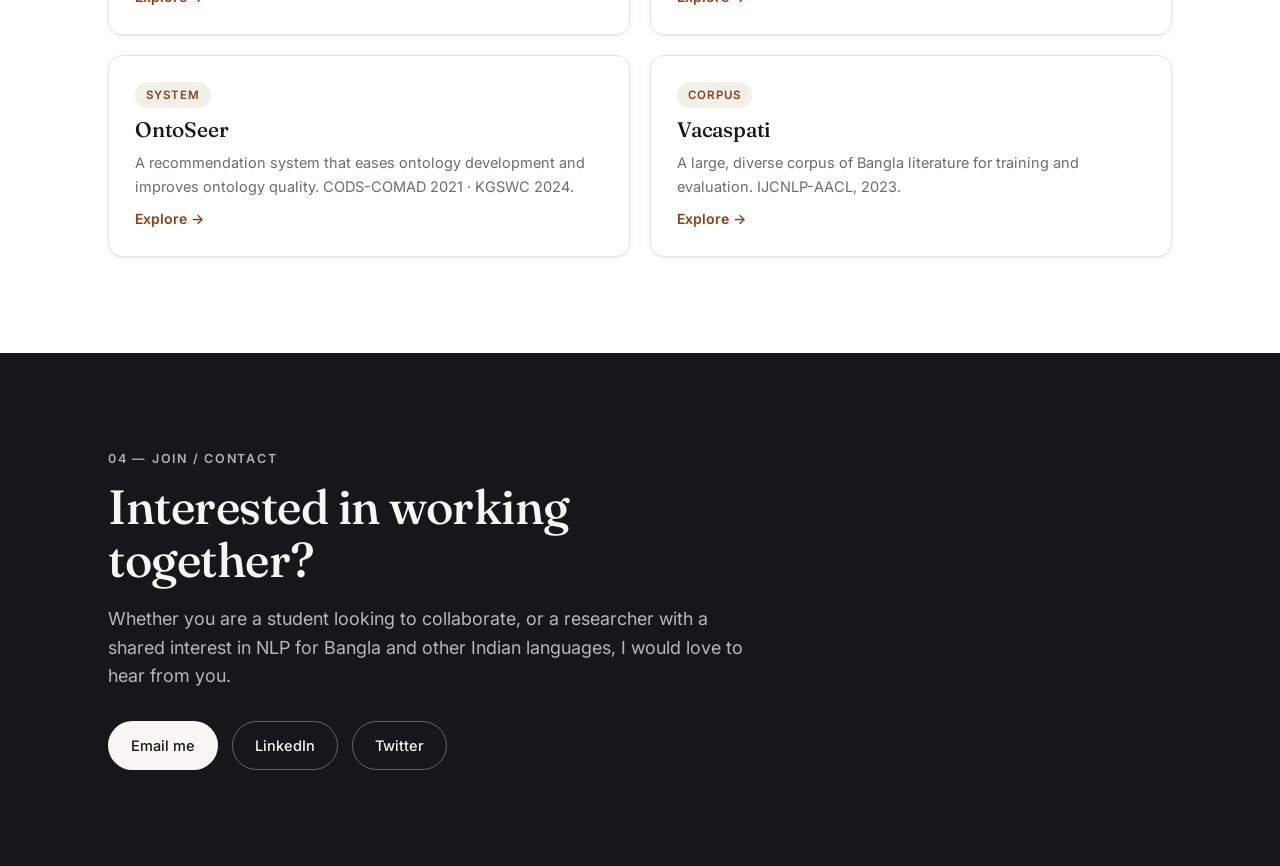
==== commit c22d8ea4: "Updated" ====
--- a/index.html
+++ b/index.html
@@ -4,7 +4,7 @@
   <meta charset="UTF-8" />
   <meta name="viewport" content="width=device-width, initial-scale=1.0" />
   <title>Pramit Bhattacharyya — NLP &amp; Computational Linguistics</title>
-  <meta name="description" content="Pramit Bhattacharyya — FARE Fellow, Dept. of CSE, IIT Kanpur. Research on NLP and computational linguistics for low-resource languages, particularly Bangla and other Indian languages." />
+  <meta name="description" content="Pramit Bhattacharyya —Assistant Professor BITS Pilani, Hyderabad Campus. Research on NLP and computational linguistics for low-resource languages, particularly Bangla and other Indian languages." />
 
   <!-- Google Fonts (optional; remove this link to run fully offline) -->
   <link rel="preconnect" href="https://fonts.googleapis.com" />
@@ -44,7 +44,7 @@
     <section class="section hero" id="overview">
       <div class="container hero__grid">
         <div class="hero__text reveal">
-          <p class="eyebrow">FARE Fellow · IIT Kanpur</p>
+          <p class="eyebrow">Assistant Professor BITS Pilani, Hyderabad Campus</p>
           <h1 class="hero__title">
             Pramit<br /><span class="accent">Bhattacharyya</span>
             
@@ -67,7 +67,8 @@
           <details class="bio-bn">
             <summary>পরিচিতি (Read bio in Bangla)</summary>
             <p lang="bn">
-              প্রমিত বর্তমানে আইআইটি কানপুরের কম্পিউটার সায়েন্স অ্যান্ড ইঞ্জিনিয়ারিং বিভাগে
+              প্রমিত বর্তমানে প্রমিত বর্তমানে BITS Pilani হায়দরাবাদ ক্যাম্পাসের সহকারী অধ্যাপক। 
+	      তার পূর্বে তিনি আইআইটি কানপুরের কম্পিউটার সায়েন্স অ্যান্ড ইঞ্জিনিয়ারিং বিভাগে
               একজন FARE ফেলো হিসেবে কর্মরত আছেন। তিনি আইআইটি কানপুরের কম্পিউটার সায়েন্স
               অ্যান্ড ইঞ্জিনিয়ারিং বিভাগ থেকে অধ্যাপক অর্ণব ভট্টাচার্যের তত্ত্বাবধানে তাঁর পিএইচডি
               সম্পন্ন করেছেন। তাঁর গবেষণা মূলত ভাষা কার্য-প্রণালী (Natural Language Processing)
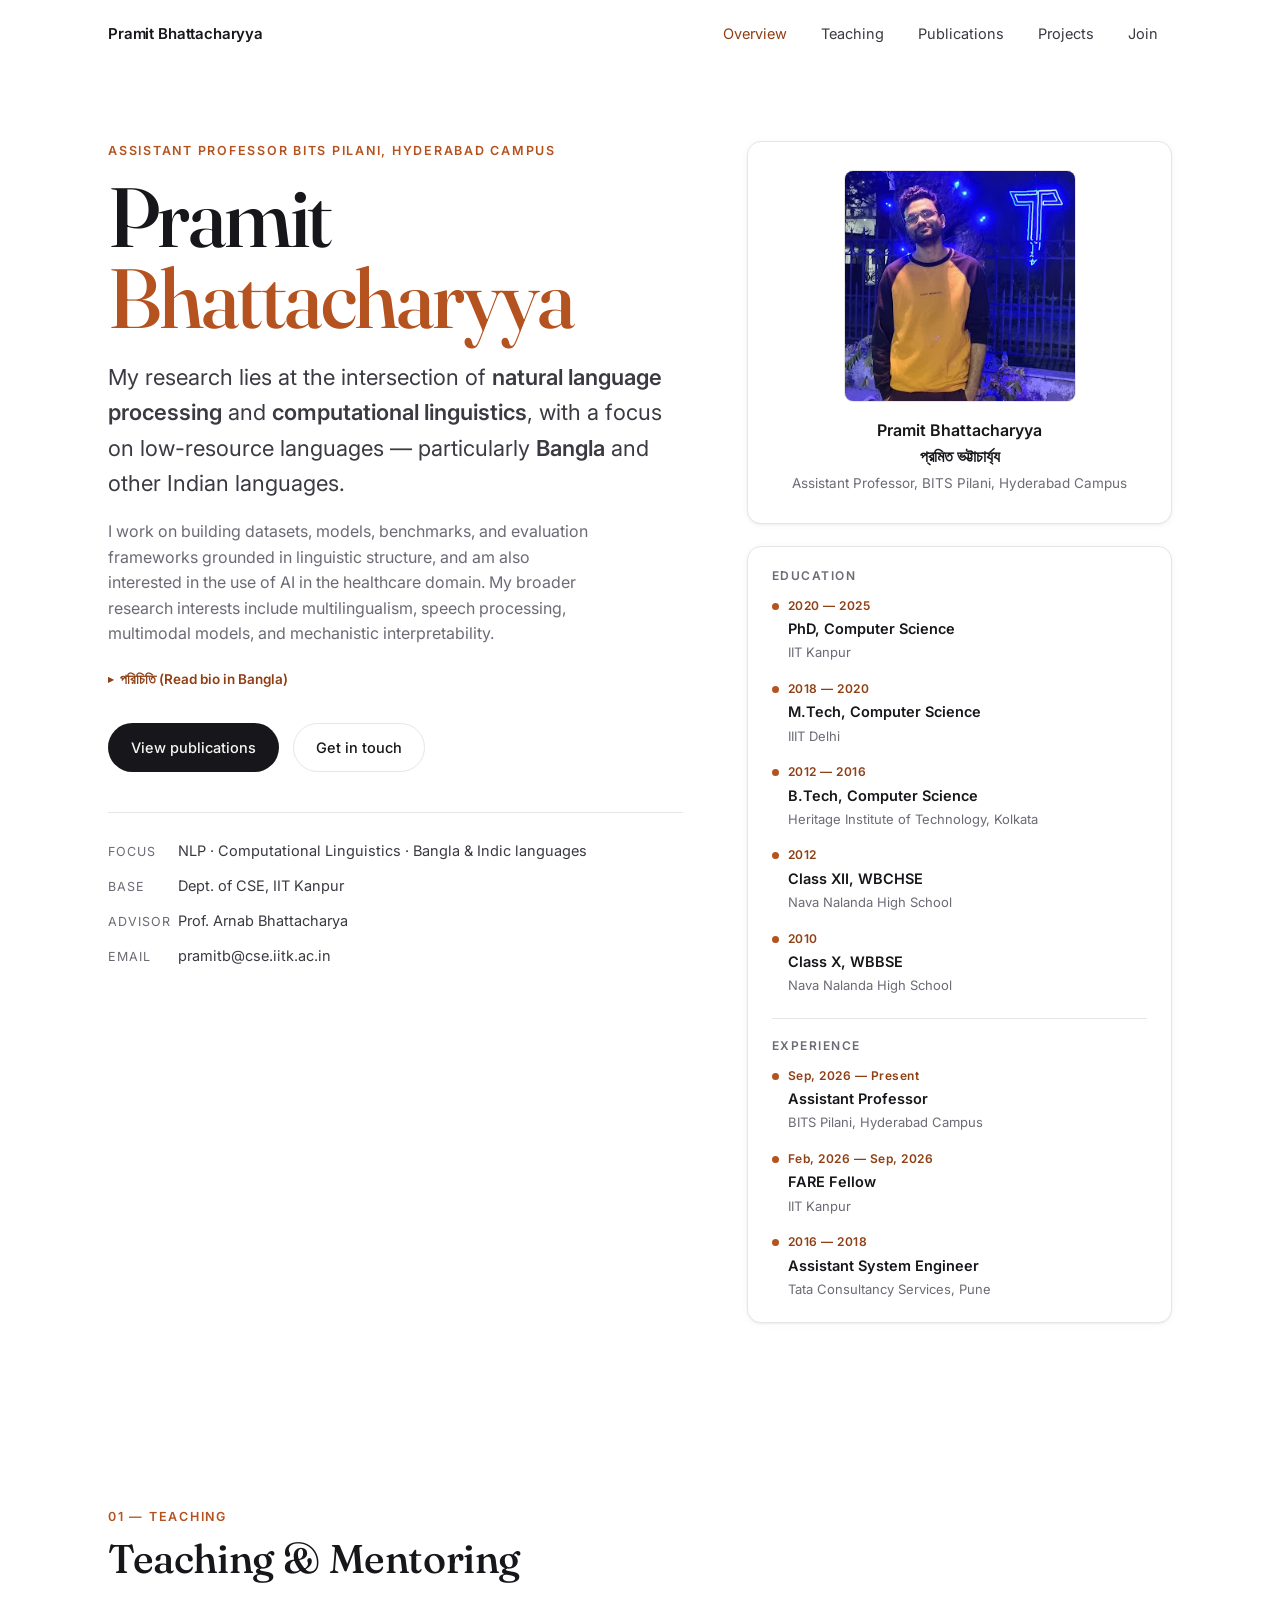
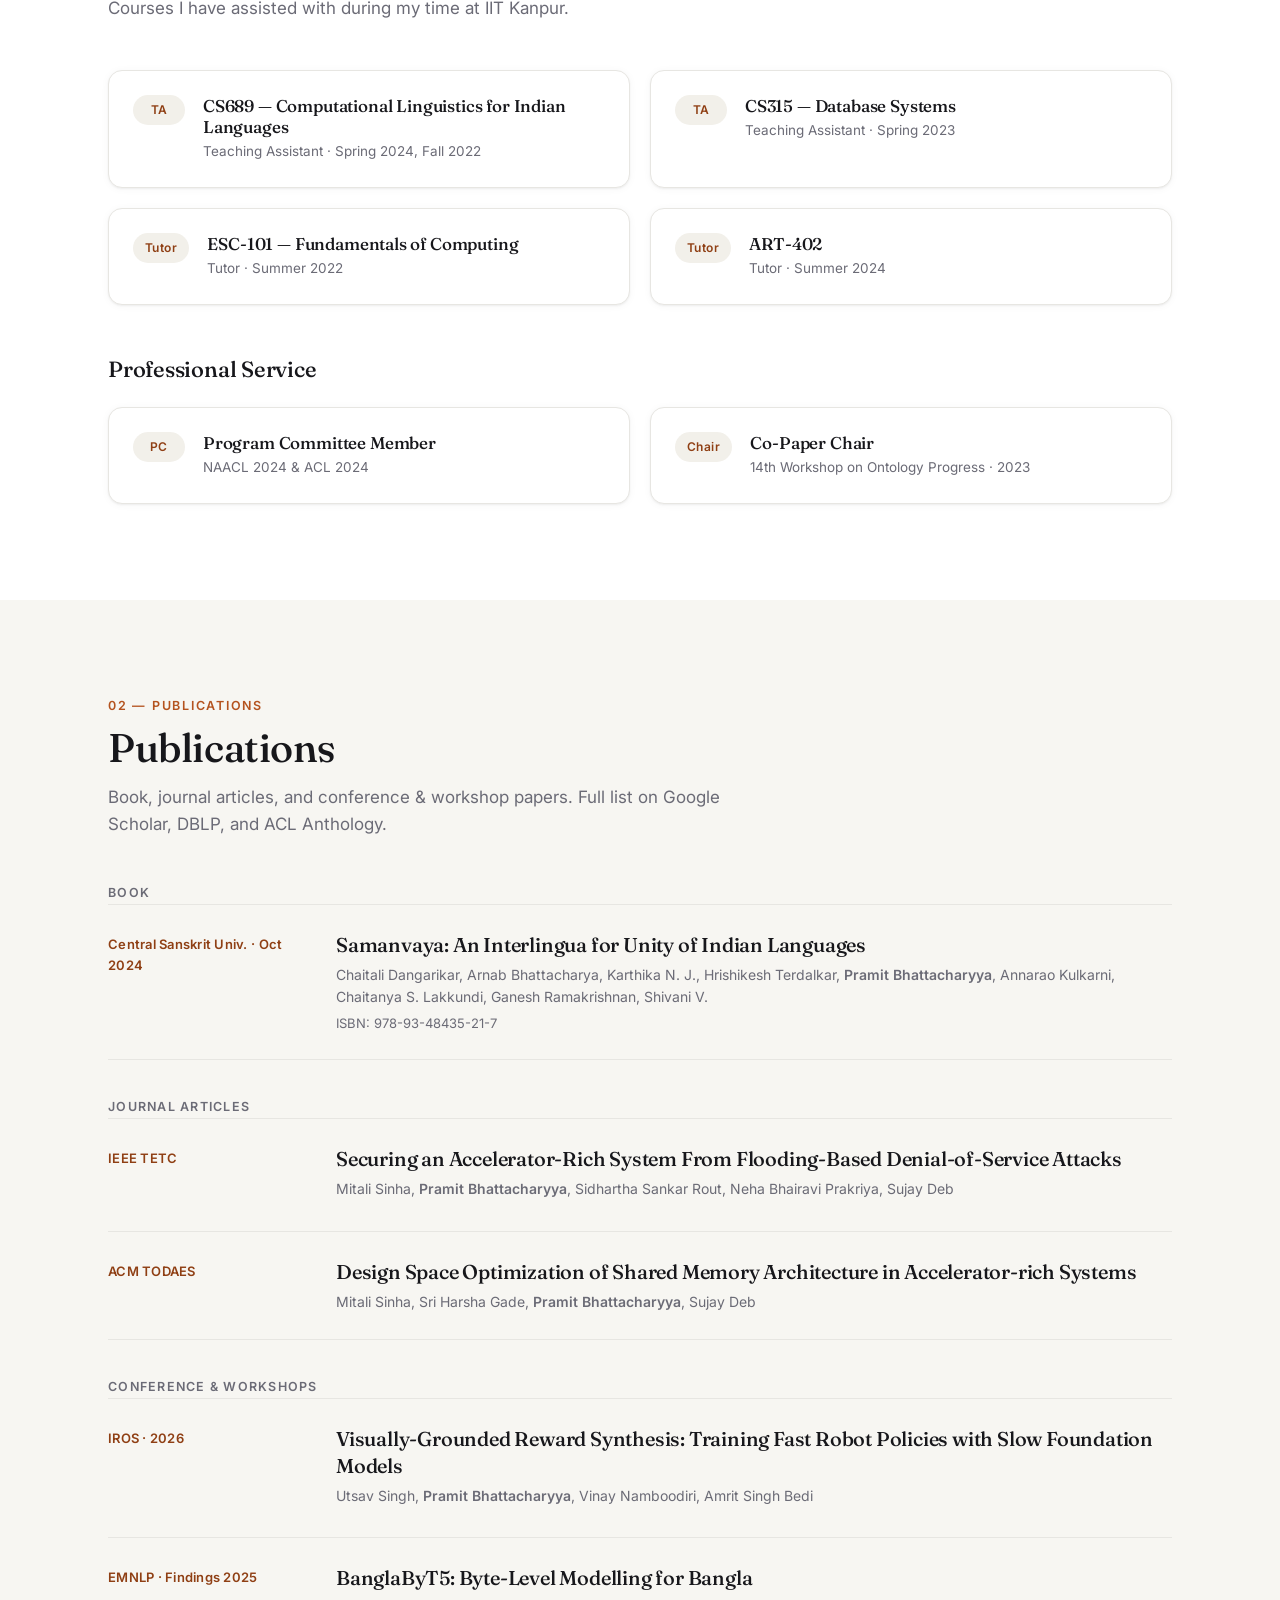
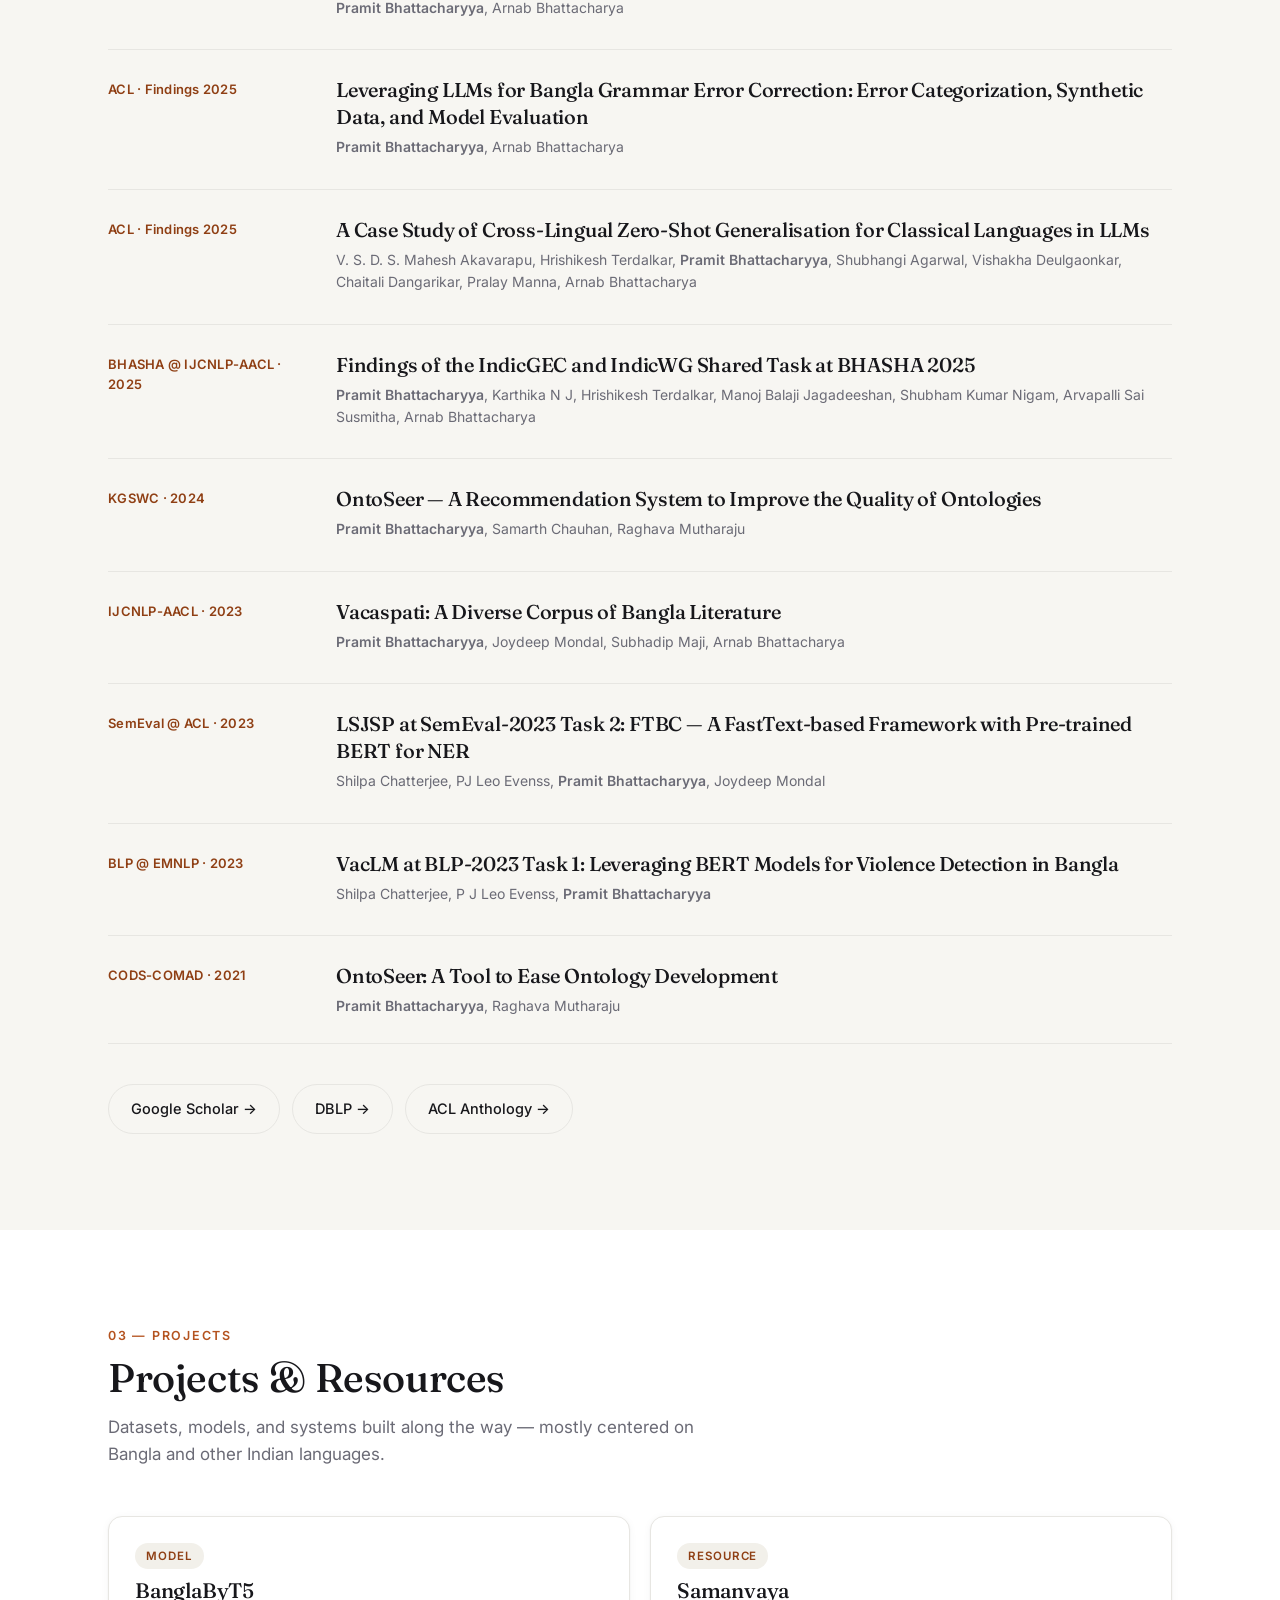
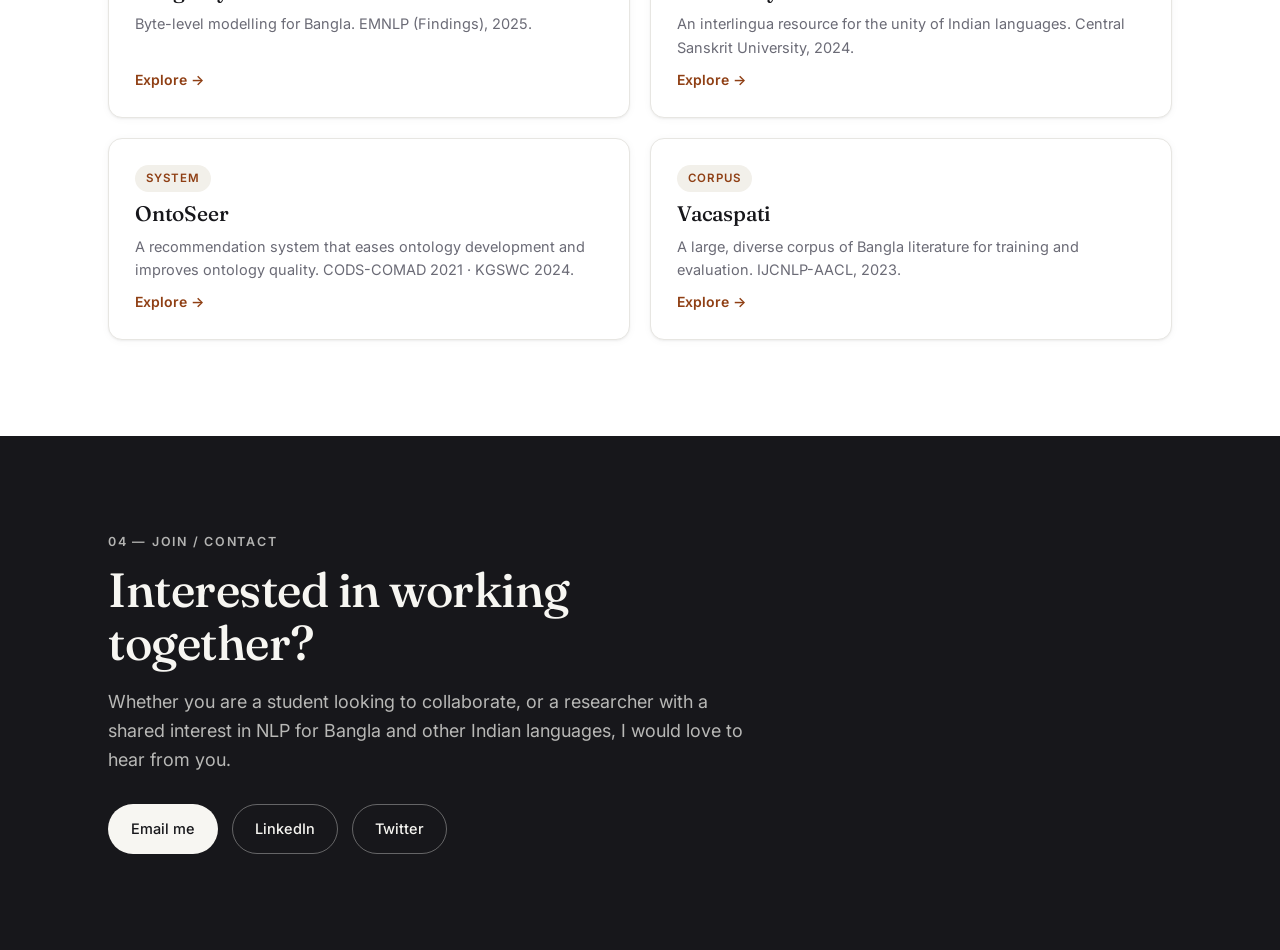
==== commit 536ec526: "Updated" ====
--- a/index.html
+++ b/index.html
@@ -67,7 +67,7 @@
           <details class="bio-bn">
             <summary>পরিচিতি (Read bio in Bangla)</summary>
             <p lang="bn">
-              প্রমিত বর্তমানে প্রমিত বর্তমানে BITS Pilani হায়দরাবাদ ক্যাম্পাসের সহকারী অধ্যাপক। 
+              প্রমিত বর্তমানে বর্তমানে BITS Pilani হায়দরাবাদ ক্যাম্পাসের সহকারী অধ্যাপক। 
 	      তার পূর্বে তিনি আইআইটি কানপুরের কম্পিউটার সায়েন্স অ্যান্ড ইঞ্জিনিয়ারিং বিভাগে
               একজন FARE ফেলো হিসেবে কর্মরত আছেন। তিনি আইআইটি কানপুরের কম্পিউটার সায়েন্স
               অ্যান্ড ইঞ্জিনিয়ারিং বিভাগ থেকে অধ্যাপক অর্ণব ভট্টাচার্যের তত্ত্বাবধানে তাঁর পিএইচডি
@@ -99,7 +99,7 @@
             <div class="profile-card__meta">
               <strong class="profile-card__name">Pramit Bhattacharyya</strong>
               <strong class="profile-card__name_bangla">প্রমিত ভট্টাচার্য্য</strong>
-              <span class="profile-card__role muted">FARE Fellow, Dept. of CSE, IIT Kanpur</span>
+              <span class="profile-card__role muted">Assistant Professor, BITS Pilani, Hyderabad Campus</span>
             </div>
           </div>
           <div class="card">
@@ -134,8 +134,13 @@
 
             <h3 class="card__kicker card__kicker--divider">Experience</h3>
             <ul class="timeline">
-              <li>
-                <span class="timeline__year">2026 — Present</span>
+             <li>
+                <span class="timeline__year">Sep, 2026 — Present</span>
+                <span class="timeline__what">Assistant Professor</span>
+                <span class="timeline__where">BITS Pilani, Hyderabad Campus</span>
+              </li>
+              <li>
+                <span class="timeline__year">Feb, 2026 — Sep, 2026</span>
                 <span class="timeline__what">FARE Fellow</span>
                 <span class="timeline__where">IIT Kanpur</span>
               </li>
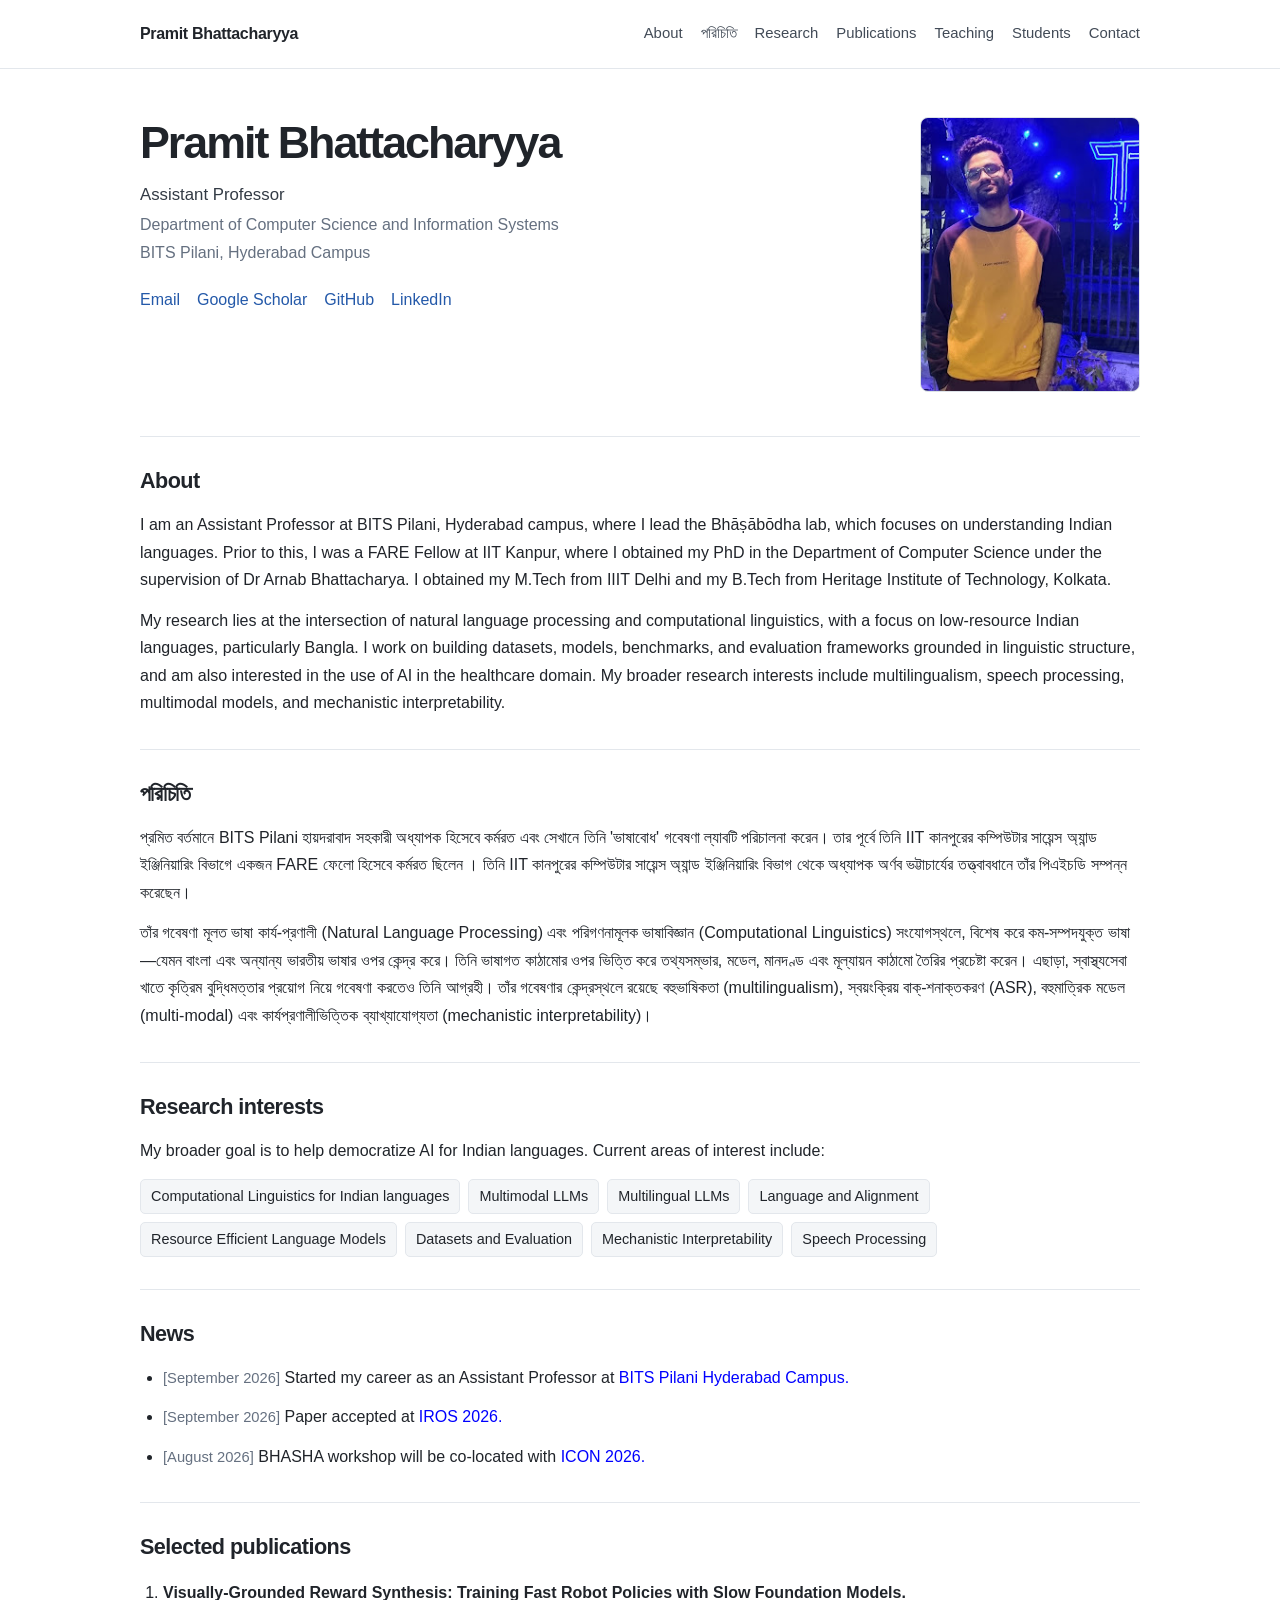
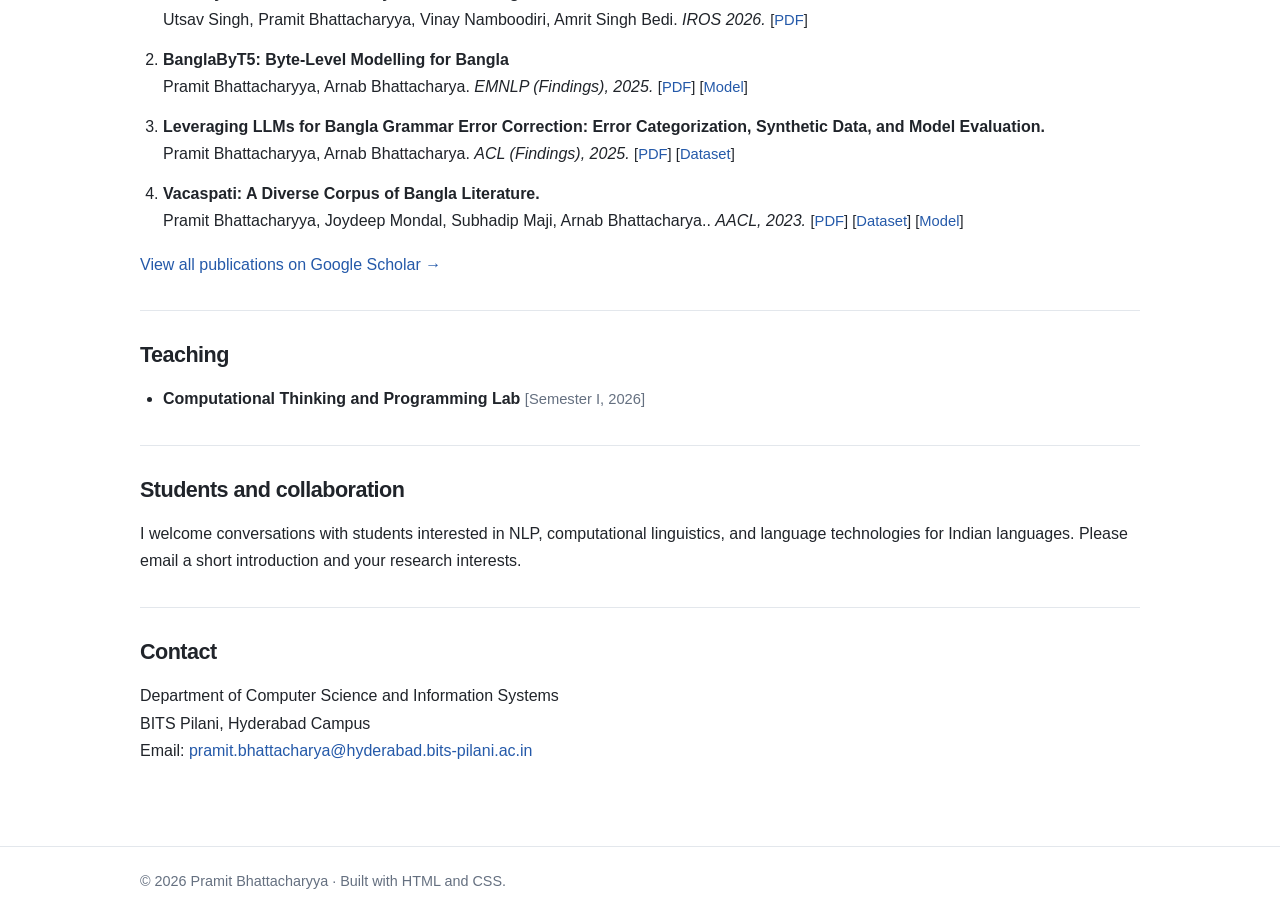
==== commit c62d4c8a: "new webpage" ====
--- a/index.html
+++ b/index.html
@@ -1,424 +1,262 @@
+
 <!DOCTYPE html>
 <html lang="en">
 <head>
-  <meta charset="UTF-8" />
-  <meta name="viewport" content="width=device-width, initial-scale=1.0" />
-  <title>Pramit Bhattacharyya — NLP &amp; Computational Linguistics</title>
-  <meta name="description" content="Pramit Bhattacharyya —Assistant Professor BITS Pilani, Hyderabad Campus. Research on NLP and computational linguistics for low-resource languages, particularly Bangla and other Indian languages." />
-
-  <!-- Google Fonts (optional; remove this link to run fully offline) -->
-  <link rel="preconnect" href="https://fonts.googleapis.com" />
-  <link rel="preconnect" href="https://fonts.gstatic.com" crossorigin />
-  <link href="https://fonts.googleapis.com/css2?family=Fraunces:opsz,wght@9..144,400;9..144,500;9..144,600&family=Inter:wght@400;500;600&family=Noto+Sans+Bengali:wght@400;500;600&display=swap" rel="stylesheet" />
-
-  <link rel="icon" type="image/svg+xml" href="data:image/svg+xml,%3Csvg xmlns='http://www.w3.org/2000/svg' viewBox='0 0 100 100'%3E%3Crect width='100' height='100' rx='22' fill='%2317171b'/%3E%3Ctext x='50' y='68' font-family='Georgia, serif' font-size='46' fill='%23f7f6f2' text-anchor='middle'%3EPB%3C/text%3E%3C/svg%3E" />
-
-  <link rel="stylesheet" href="css/style.css" />
+  <meta charset="UTF-8">
+  <meta name="viewport" content="width=device-width, initial-scale=1">
+  <meta name="description" content="Academic homepage for research in computational linguistics and NLP for Indian languages.">
+  <title>Pramit Bhattacharyya (প্রমিত ভট্টাচার্য্য) | Academic Homepage</title>
+  <style>
+    :root {
+      --ink: #20242a;
+      --muted: #657080;
+      --link: #2459a9;
+      --line: #e3e7ec;
+      --paper: #ffffff;
+      --soft: #f4f6f8;
+      --max-width: 1000px;
+    }
+    * { box-sizing: border-box; }
+    html { scroll-behavior: smooth; }
+    body {
+      margin: 0;
+      color: var(--ink);
+      background: var(--paper);
+      font: 16px/1.72 Inter, -apple-system, BlinkMacSystemFont, "Segoe UI", Arial, sans-serif;
+    }
+    a { color: var(--link); text-decoration: none; }
+    a:hover { text-decoration: underline; }
+    .wrap { width: min(var(--max-width), calc(100% - 44px)); margin-inline: auto; }
+    header { border-bottom: 1px solid var(--line); background: #fff; }
+    .nav {
+      min-height: 68px; display: flex; align-items: center;
+      justify-content: space-between; gap: 22px;
+    }
+    .brand { color: var(--ink); font-weight: 700; letter-spacing: -.02em; white-space: nowrap; }
+    nav { display: flex; flex-wrap: wrap; gap: 18px; }
+    nav a { color: #424b57; font-size: .93rem; }
+    main { padding: 48px 0 68px; }
+    .hero {
+      display: grid; grid-template-columns: minmax(0, 1fr) 220px;
+      align-items: start; gap: 48px; padding-bottom: 12px;
+    }
+    h1 { font-size: clamp(2.1rem, 5vw, 2.8rem); line-height: 1.15; letter-spacing: -.045em; margin: 0 0 12px; }
+    .role { margin: 0; font-size: 1.05rem; color: #333b45; }
+    .affiliation { margin: 2px 0 20px; color: var(--muted); }
+    .hero-copy p { max-width: 690px; }
+    .social-links { display: flex; flex-wrap: wrap; gap: 8px 17px; margin-top: 18px; }
+    .portrait-frame {
+      width: 220px; aspect-ratio: 4 / 5; position: relative; overflow: hidden;
+      border: 1px solid #dce2e8; border-radius: 8px; background: #edf1f5;
+      display: grid; place-items: center; color: #6a7481; text-align: center;
+    }
+    .portrait-frame img {
+      width: 100%; height: 100%; object-fit: cover; display: block;
+      position: absolute; inset: 0;
+    }
+    .portrait-placeholder { padding: 20px; }
+    .portrait-placeholder svg { width: 70px; height: 70px; margin-bottom: 10px; opacity: .65; }
+    .portrait-placeholder strong { display: block; font-size: .96rem; color: #46515e; }
+    .portrait-placeholder span { display: block; font-size: .82rem; margin-top: 5px; }
+    section { margin-top: 32px; padding-top: 25px; border-top: 1px solid var(--line); }
+    h2 { font-size: 1.35rem; letter-spacing: -.025em; margin: 0 0 12px; }
+    p { margin: 0 0 13px; }
+    .tags { display: flex; flex-wrap: wrap; gap: 8px; margin-top: 15px; }
+    .tag { border: 1px solid var(--line); background: var(--soft); padding: 4px 10px; border-radius: 5px; font-size: .9rem; }
+    ul, ol { padding-left: 23px; margin-top: 8px; }
+    li { margin-bottom: 12px; }
+    .date, .muted { color: var(--muted); font-size: .92rem; }
+    .paper-title { font-weight: 700; }
+    .venue { font-style: italic; }
+    .paper-links { white-space: nowrap; font-size: .92rem; }
+    footer { border-top: 1px solid var(--line); padding: 22px 0 30px; color: var(--muted); font-size: .9rem; }
+    @media (max-width: 700px) {
+      .nav { align-items: flex-start; flex-direction: column; padding: 15px 0; gap: 10px; }
+      nav { gap: 8px 14px; }
+      main { padding-top: 30px; }
+      .hero { grid-template-columns: 1fr; gap: 24px; }
+      .portrait-frame { width: 170px; }
+    }
+  </style>
 </head>
 <body>
-
-  <!-- ============ NAV ============ -->
-  <header class="nav" id="nav">
-    <div class="container nav__inner">
-      <a href="#overview" class="nav__brand">
-        <span class="nav__name">Pramit Bhattacharyya</span>
-      </a>
-
-      <nav class="nav__links" id="navLinks">
-        <a href="#overview" class="nav__link">Overview</a>
-        <a href="#teaching" class="nav__link">Teaching</a>
-        <a href="#publications" class="nav__link">Publications</a>
-        <a href="#projects" class="nav__link">Projects</a>
-        <a href="#join" class="nav__link">Join</a>
+  <header>
+    <div class="wrap nav">
+      <a class="brand" href="#top">Pramit Bhattacharyya</a>
+      <nav aria-label="Main navigation">
+        <a href="#about">About</a>
+	<a href="#bangla">পরিচিতি</a>
+        <a href="#research">Research</a>
+        <a href="#publications">Publications</a>
+        <a href="#teaching">Teaching</a>
+        <a href="#students">Students</a>
+        <a href="#contact">Contact</a>
       </nav>
-
-      <button class="nav__toggle" id="navToggle" aria-label="Toggle menu" aria-expanded="false">
-        <span></span><span></span><span></span>
-      </button>
     </div>
   </header>
 
-  <main>
-
-    <!-- ============ OVERVIEW / HERO ============ -->
-    <section class="section hero" id="overview">
-      <div class="container hero__grid">
-        <div class="hero__text reveal">
-          <p class="eyebrow">Assistant Professor BITS Pilani, Hyderabad Campus</p>
-          <h1 class="hero__title">
-            Pramit<br /><span class="accent">Bhattacharyya</span>
-            
-          </h1>
-   
-          <p class="hero__lede">
-            My research lies at the intersection of <strong>natural language
-            processing</strong> and <strong>computational linguistics</strong>,
-            with a focus on low-resource languages — particularly
-            <strong>Bangla</strong> and other Indian languages.
-          </p>
-          <p class="hero__body">
-            I work on building datasets, models, benchmarks, and evaluation
-            frameworks grounded in linguistic structure, and am also
-            interested in the use of AI in the healthcare domain. My broader
-            research interests include multilingualism, speech processing,
-            multimodal models, and mechanistic interpretability.
-          </p>
-
-          <details class="bio-bn">
-            <summary>পরিচিতি (Read bio in Bangla)</summary>
-            <p lang="bn">
-              প্রমিত বর্তমানে বর্তমানে BITS Pilani হায়দরাবাদ ক্যাম্পাসের সহকারী অধ্যাপক। 
-	      তার পূর্বে তিনি আইআইটি কানপুরের কম্পিউটার সায়েন্স অ্যান্ড ইঞ্জিনিয়ারিং বিভাগে
-              একজন FARE ফেলো হিসেবে কর্মরত আছেন। তিনি আইআইটি কানপুরের কম্পিউটার সায়েন্স
-              অ্যান্ড ইঞ্জিনিয়ারিং বিভাগ থেকে অধ্যাপক অর্ণব ভট্টাচার্যের তত্ত্বাবধানে তাঁর পিএইচডি
-              সম্পন্ন করেছেন। তাঁর গবেষণা মূলত ভাষা কার্য-প্রণালী (Natural Language Processing)
-              এবং কম্পিউটেশনাল লিঙ্গুইস্টিক্সের (Computational Linguistics) সংযোগস্থলে, বিশেষ
-              করে কম-সম্পদযুক্ত ভাষা—যেমন বাংলা এবং অন্যান্য ভারতীয় ভাষার ওপর কেন্দ্র করে। তিনি
-              ভাষাগত কাঠামোর ওপর ভিত্তি করে তথ্যসম্ভার, মডেল, মানদণ্ড এবং মূল্যায়ন কাঠামো তৈরির
-              প্রচেষ্টা করেন। এছাড়া, স্বাস্থ্যসেবা খাতে কৃত্রিম বুদ্ধিমত্তার প্রয়োগ নিয়ে গবেষণা করতেও
-              তিনি আগ্রহী। তাঁর গবেষণার কেন্দ্রস্থলে রয়েছে বহুভাষিকতা (multilingualism), স্বয়ংক্রিয় বাক্-শনাক্তকরণ (ASR), বহুমাত্রিক
-              মডেল (multi-modal) এবং কার্যপ্রণালীভিত্তিক ব্যাখ্যাযোগ্যতা (mechanistic interpretability)।
-            </p>
-          </details>
-
-          <div class="hero__actions">
-            <a href="#publications" class="btn btn--primary">View publications</a>
-            <a href="#join" class="btn btn--ghost">Get in touch</a>
-          </div>
-          <ul class="hero__meta">
-            <li><span>Focus</span> NLP · Computational Linguistics · Bangla &amp; Indic languages</li>
-            <li><span>Base</span> Dept. of CSE, IIT Kanpur</li>
-            <li><span>Advisor</span> Prof. Arnab Bhattacharya</li>
-            <li><span>Email</span> <a href="mailto:pramitb@cse.iitk.ac.in">pramitb@cse.iitk.ac.in</a></li>
-          </ul>
-        </div>
-
-        <aside class="hero__aside reveal">
-          <div class="profile-card">
-            <img class="profile-card__img" src="pramit-da.jpg" alt="Portrait of Pramit Bhattacharyya" />
-            <div class="profile-card__meta">
-              <strong class="profile-card__name">Pramit Bhattacharyya</strong>
-              <strong class="profile-card__name_bangla">প্রমিত ভট্টাচার্য্য</strong>
-              <span class="profile-card__role muted">Assistant Professor, BITS Pilani, Hyderabad Campus</span>
-            </div>
-          </div>
-          <div class="card">
-            <h3 class="card__kicker">Education</h3>
-            <ul class="timeline">
-              <li>
-                <span class="timeline__year">2020 — 2025</span>
-                <span class="timeline__what">PhD, Computer Science</span>
-                <span class="timeline__where">IIT Kanpur</span>
-              </li>
-              <li>
-                <span class="timeline__year">2018 — 2020</span>
-                <span class="timeline__what">M.Tech, Computer Science</span>
-                <span class="timeline__where">IIIT Delhi</span>
-              </li>
-              <li>
-                <span class="timeline__year">2012 — 2016</span>
-                <span class="timeline__what">B.Tech, Computer Science</span>
-                <span class="timeline__where">Heritage Institute of Technology, Kolkata</span>
-              </li>
-              <li>
-                <span class="timeline__year">2012</span>
-                <span class="timeline__what">Class XII, WBCHSE</span>
-                <span class="timeline__where">Nava Nalanda High School</span>
-              </li>
-              <li>
-                <span class="timeline__year">2010</span>
-                <span class="timeline__what">Class X, WBBSE</span>
-                <span class="timeline__where">Nava Nalanda High School</span>
-              </li>
-            </ul>
-
-            <h3 class="card__kicker card__kicker--divider">Experience</h3>
-            <ul class="timeline">
-             <li>
-                <span class="timeline__year">Sep, 2026 — Present</span>
-                <span class="timeline__what">Assistant Professor</span>
-                <span class="timeline__where">BITS Pilani, Hyderabad Campus</span>
-              </li>
-              <li>
-                <span class="timeline__year">Feb, 2026 — Sep, 2026</span>
-                <span class="timeline__what">FARE Fellow</span>
-                <span class="timeline__where">IIT Kanpur</span>
-              </li>
-              <li>
-                <span class="timeline__year">2016 — 2018</span>
-                <span class="timeline__what">Assistant System Engineer</span>
-                <span class="timeline__where">Tata Consultancy Services, Pune</span>
-              </li>
-            </ul>
-          </div>
-        </aside>
-      </div>
-    </section>
-
-    <!-- ============ TEACHING ============ -->
-    <section class="section" id="teaching">
-      <div class="container">
-        <div class="section__head reveal">
-          <p class="eyebrow">01 — Teaching</p>
-          <h2 class="section__title">Teaching &amp; Mentoring</h2>
-          <p class="section__sub">
-            Courses I have assisted with during my time at IIT Kanpur.
-          </p>
-        </div>
-
-        <div class="grid grid--2 reveal">
-          <div class="tcard">
-            <div class="tcard__badge">TA</div>
-            <div>
-              <h3>CS689 — Computational Linguistics for Indian Languages</h3>
-              <p class="muted">Teaching Assistant · Spring 2024, Fall 2022</p>
-            </div>
-          </div>
-          <div class="tcard">
-            <div class="tcard__badge">TA</div>
-            <div>
-              <h3>CS315 — Database Systems</h3>
-              <p class="muted">Teaching Assistant · Spring 2023</p>
-            </div>
-          </div>
-          <div class="tcard">
-            <div class="tcard__badge">Tutor</div>
-            <div>
-              <h3>ESC-101 — Fundamentals of Computing</h3>
-              <p class="muted">Tutor · Summer 2022</p>
-            </div>
-          </div>
-          <div class="tcard">
-            <div class="tcard__badge">Tutor</div>
-            <div>
-              <h3>ART-402</h3>
-              <p class="muted">Tutor · Summer 2024</p>
-            </div>
-          </div>
-        </div>
-
-        <div class="section__head section__head--tight reveal">
-          <h3 class="section__title section__title--sm">Professional Service</h3>
-        </div>
-        <div class="grid grid--2 reveal">
-          <div class="tcard">
-            <div class="tcard__badge">PC</div>
-            <div>
-              <h3>Program Committee Member</h3>
-              <p class="muted">NAACL 2024 &amp; ACL 2024</p>
-            </div>
-          </div>
-          <div class="tcard">
-            <div class="tcard__badge">Chair</div>
-            <div>
-              <h3>Co-Paper Chair</h3>
-              <p class="muted">14th Workshop on Ontology Progress · 2023</p>
-            </div>
-          </div>
+  <main class="wrap" id="top">
+    <div class="hero">
+      <div class="hero-copy">
+        <h1>Pramit Bhattacharyya</h1>
+        <p class="role">Assistant Professor</p>
+        <p class="affiliation">Department of Computer Science and Information Systems<br>
+          BITS Pilani, Hyderabad Campus</p>
+
+        <p>
+
+
+        <div class="social-links">
+          <a href="mailto:pramit.bhattacharya@hyderabad.bits-pilani.ac.in">Email</a>
+          <a href="https://scholar.google.com/citations?user=nOWiHoUAAAAJ&hl=en" target="_blank" rel="noopener">Google Scholar</a>
+          <a href="https://github.com/Pramit18142" target="_blank" rel="noopener">GitHub</a>
+          <a href="https://www.linkedin.com/in/pramit-bhattacharyya-9a4060122/" target="_blank" rel="noopener">LinkedIn</a>
+          
         </div>
       </div>
-    </section>
-
-    <!-- ============ PUBLICATIONS ============ -->
-    <section class="section section--alt" id="publications">
-      <div class="container">
-        <div class="section__head reveal">
-          <p class="eyebrow">02 — Publications</p>
-          <h2 class="section__title">Publications</h2>
-          <p class="section__sub">
-            Book, journal articles, and conference &amp; workshop papers.
-            Full list on Google Scholar, DBLP, and ACL Anthology.
-          </p>
+
+      <!-- IMAGE PLACEHOLDER:
+           Save your professional headshot as "profile.jpg" beside this HTML file.
+           A 4:5 portrait image (for example, 800 x 1000 px) works well.
+           Until then, the designed placeholder below will be shown. -->
+      <div class="portrait-frame">
+        <div class="portrait-placeholder" id="portraitPlaceholder">
+          <svg viewBox="0 0 100 100" fill="none" aria-hidden="true">
+            <circle cx="50" cy="33" r="19" stroke="currentColor" stroke-width="4"/>
+            <path d="M15 88c2-20 16-31 35-31s33 11 35 31" stroke="currentColor" stroke-width="4" stroke-linecap="round"/>
+          </svg>
+          <strong>Your photograph</strong>
+          <span>Pramit Bhattacharyya</span>
         </div>
-
-        <h3 class="publist__group">Book</h3>
-        <ol class="publist reveal">
-          <li class="pub">
-            <div class="pub__venue">Central Sanskrit Univ. · Oct 2024</div>
-            <div class="pub__main">
-              <h3 class="pub__title">Samanvaya: An Interlingua for Unity of Indian Languages</h3>
-              <p class="pub__authors">Chaitali Dangarikar, Arnab Bhattacharya, Karthika N. J., Hrishikesh Terdalkar, <strong>Pramit Bhattacharyya</strong>, Annarao Kulkarni, Chaitanya S. Lakkundi, Ganesh Ramakrishnan, Shivani V.</p>
-              <p class="pub__note">ISBN: 978-93-48435-21-7</p>
-            </div>
-          </li>
-        </ol>
-
-        <h3 class="publist__group">Journal Articles</h3>
-        <ol class="publist reveal">
-          <li class="pub">
-            <div class="pub__venue">IEEE TETC</div>
-            <div class="pub__main">
-              <h3 class="pub__title">Securing an Accelerator-Rich System From Flooding-Based Denial-of-Service Attacks</h3>
-              <p class="pub__authors">Mitali Sinha, <strong>Pramit Bhattacharyya</strong>, Sidhartha Sankar Rout, Neha Bhairavi Prakriya, Sujay Deb</p>
-            </div>
-          </li>
-
-          <li class="pub">
-            <div class="pub__venue">ACM TODAES</div>
-            <div class="pub__main">
-              <h3 class="pub__title">Design Space Optimization of Shared Memory Architecture in Accelerator-rich Systems</h3>
-              <p class="pub__authors">Mitali Sinha, Sri Harsha Gade, <strong>Pramit Bhattacharyya</strong>, Sujay Deb</p>
-            </div>
-          </li>
-        </ol>
-
-        <h3 class="publist__group">Conference &amp; Workshops</h3>
-        <ol class="publist reveal">
-          <li class="pub">
-            <div class="pub__venue">IROS · 2026</div>
-            <div class="pub__main">
-              <h3 class="pub__title">Visually-Grounded Reward Synthesis: Training Fast Robot Policies with Slow Foundation Models</h3>
-              <p class="pub__authors">Utsav Singh, <strong>Pramit Bhattacharyya</strong>, Vinay Namboodiri, Amrit Singh Bedi</p>
-            </div>
-          </li>
-
-          <li class="pub">
-            <div class="pub__venue">EMNLP · Findings 2025</div>
-            <div class="pub__main">
-              <h3 class="pub__title">BanglaByT5: Byte-Level Modelling for Bangla</h3>
-              <p class="pub__authors"><strong>Pramit Bhattacharyya</strong>, Arnab Bhattacharya</p>
-            </div>
-          </li>
-
-          <li class="pub">
-            <div class="pub__venue">ACL · Findings 2025</div>
-            <div class="pub__main">
-              <h3 class="pub__title">Leveraging LLMs for Bangla Grammar Error Correction: Error Categorization, Synthetic Data, and Model Evaluation</h3>
-              <p class="pub__authors"><strong>Pramit Bhattacharyya</strong>, Arnab Bhattacharya</p>
-            </div>
-          </li>
-
-          <li class="pub">
-            <div class="pub__venue">ACL · Findings 2025</div>
-            <div class="pub__main">
-              <h3 class="pub__title">A Case Study of Cross-Lingual Zero-Shot Generalisation for Classical Languages in LLMs</h3>
-              <p class="pub__authors">V. S. D. S. Mahesh Akavarapu, Hrishikesh Terdalkar, <strong>Pramit Bhattacharyya</strong>, Shubhangi Agarwal, Vishakha Deulgaonkar, Chaitali Dangarikar, Pralay Manna, Arnab Bhattacharya</p>
-            </div>
-          </li>
-
-          <li class="pub">
-            <div class="pub__venue">BHASHA @ IJCNLP-AACL · 2025</div>
-            <div class="pub__main">
-              <h3 class="pub__title">Findings of the IndicGEC and IndicWG Shared Task at BHASHA 2025</h3>
-              <p class="pub__authors"><strong>Pramit Bhattacharyya</strong>, Karthika N J, Hrishikesh Terdalkar, Manoj Balaji Jagadeeshan, Shubham Kumar Nigam, Arvapalli Sai Susmitha, Arnab Bhattacharya</p>
-            </div>
-          </li>
-
-          <li class="pub">
-            <div class="pub__venue">KGSWC · 2024</div>
-            <div class="pub__main">
-              <h3 class="pub__title">OntoSeer — A Recommendation System to Improve the Quality of Ontologies</h3>
-              <p class="pub__authors"><strong>Pramit Bhattacharyya</strong>, Samarth Chauhan, Raghava Mutharaju</p>
-            </div>
-          </li>
-
-          <li class="pub">
-            <div class="pub__venue">IJCNLP-AACL · 2023</div>
-            <div class="pub__main">
-              <h3 class="pub__title">Vacaspati: A Diverse Corpus of Bangla Literature</h3>
-              <p class="pub__authors"><strong>Pramit Bhattacharyya</strong>, Joydeep Mondal, Subhadip Maji, Arnab Bhattacharya</p>
-            </div>
-          </li>
-
-          <li class="pub">
-            <div class="pub__venue">SemEval @ ACL · 2023</div>
-            <div class="pub__main">
-              <h3 class="pub__title">LSJSP at SemEval-2023 Task 2: FTBC — A FastText-based Framework with Pre-trained BERT for NER</h3>
-              <p class="pub__authors">Shilpa Chatterjee, PJ Leo Evenss, <strong>Pramit Bhattacharyya</strong>, Joydeep Mondal</p>
-            </div>
-          </li>
-
-          <li class="pub">
-            <div class="pub__venue">BLP @ EMNLP · 2023</div>
-            <div class="pub__main">
-              <h3 class="pub__title">VacLM at BLP-2023 Task 1: Leveraging BERT Models for Violence Detection in Bangla</h3>
-              <p class="pub__authors">Shilpa Chatterjee, P J Leo Evenss, <strong>Pramit Bhattacharyya</strong></p>
-            </div>
-          </li>
-
-          <li class="pub">
-            <div class="pub__venue">CODS-COMAD · 2021</div>
-            <div class="pub__main">
-              <h3 class="pub__title">OntoSeer: A Tool to Ease Ontology Development</h3>
-              <p class="pub__authors"><strong>Pramit Bhattacharyya</strong>, Raghava Mutharaju</p>
-            </div>
-          </li>
-        </ol>
-
-        <div class="section__foot reveal pub__foot">
-          <a href="https://scholar.google.com/citations?user=nOWiHoUAAAAJ" class="btn btn--ghost" target="_blank" rel="noopener">Google Scholar →</a>
-          <a href="https://dblp.org/pid/282/9901.html" class="btn btn--ghost" target="_blank" rel="noopener">DBLP →</a>
-          <a href="https://aclanthology.org/people/pramit-bhattacharyya/" class="btn btn--ghost" target="_blank" rel="noopener">ACL Anthology →</a>
-        </div>
+        <img src="pramit-da.jpg" alt="Professional portrait of Pramit Bhattacharyya"
+             onload="document.getElementById('portraitPlaceholder').style.display='none'"
+             onerror="this.style.display='none'">
       </div>
-    </section>
-
-    <!-- ============ PROJECTS ============ -->
-    <section class="section" id="projects">
-      <div class="container">
-        <div class="section__head reveal">
-          <p class="eyebrow">03 — Projects</p>
-          <h2 class="section__title">Projects &amp; Resources</h2>
-          <p class="section__sub">
-            Datasets, models, and systems built along the way — mostly
-            centered on Bangla and other Indian languages.
-          </p>
-        </div>
-
-        <div class="grid grid--2 reveal">
-          <article class="pcard">
-            <div class="pcard__tag">Model</div>
-            <h3>BanglaByT5</h3>
-            <p class="muted">Byte-level modelling for Bangla. EMNLP (Findings), 2025.</p>
-            <a href="#" class="pcard__link">Explore →</a>
-          </article>
-          <article class="pcard">
-            <div class="pcard__tag">Resource</div>
-            <h3>Samanvaya</h3>
-            <p class="muted">An interlingua resource for the unity of Indian languages. Central Sanskrit University, 2024.</p>
-            <a href="#" class="pcard__link">Explore →</a>
-          </article>
-          <article class="pcard">
-            <div class="pcard__tag">System</div>
-            <h3>OntoSeer</h3>
-            <p class="muted">A recommendation system that eases ontology development and improves ontology quality. CODS-COMAD 2021 · KGSWC 2024.</p>
-            <a href="#" class="pcard__link">Explore →</a>
-          </article>
-          <article class="pcard">
-            <div class="pcard__tag">Corpus</div>
-            <h3>Vacaspati</h3>
-            <p class="muted">A large, diverse corpus of Bangla literature for training and evaluation. IJCNLP-AACL, 2023.</p>
-            <a href="#" class="pcard__link">Explore →</a>
-          </article>
-        </div>
+    </div>
+
+    <section id="about">
+      <h2>About</h2>
+      <p>
+       I am an Assistant Professor at BITS Pilani, Hyderabad campus, where I lead the Bhāṣābōdha lab, which focuses on understanding Indian languages. Prior to this, I was a FARE Fellow at IIT Kanpur, where I obtained my PhD in the Department of Computer Science under the supervision of Dr Arnab Bhattacharya. I obtained my M.Tech from IIIT Delhi and my B.Tech from Heritage Institute of Technology, Kolkata.
+
+      </p>
+      <p>
+  My research lies at the intersection of natural language processing and computational linguistics, with a focus on low-resource Indian languages, particularly Bangla. I work on building datasets, models, benchmarks, and evaluation frameworks grounded in linguistic structure, and am also interested in the use of AI in the healthcare domain. My broader research interests include multilingualism, speech processing, multimodal models, and mechanistic interpretability.
+      </p>
+     
+    </section>
+
+
+<section id="bangla">
+<h2>পরিচিতি</h2>
+
+<p>
+প্রমিত বর্তমানে BITS Pilani হায়দরাবাদ সহকারী অধ্যাপক হিসেবে কর্মরত এবং সেখানে তিনি 'ভাষাবোধ' গবেষণা ল্যাবটি পরিচালনা করেন।
+তার পূর্বে তিনি IIT কানপুরের কম্পিউটার সায়েন্স অ্যান্ড ইঞ্জিনিয়ারিং বিভাগে একজন FARE ফেলো হিসেবে কর্মরত ছিলেন । তিনি IIT কানপুরের কম্পিউটার সায়েন্স অ্যান্ড ইঞ্জিনিয়ারিং বিভাগ থেকে অধ্যাপক অর্ণব ভট্টাচার্যের তত্ত্বাবধানে তাঁর পিএইচডি সম্পন্ন করেছেন।
+</p>
+<p>
+ তাঁর গবেষণা মূলত ভাষা কার্য-প্রণালী (Natural Language Processing) এবং পরিগণনামূলক ভাষাবিজ্ঞান (Computational Linguistics) সংযোগস্থলে, বিশেষ করে কম-সম্পদযুক্ত ভাষা—যেমন বাংলা এবং অন্যান্য ভারতীয় ভাষার ওপর কেন্দ্র করে। তিনি ভাষাগত কাঠামোর ওপর ভিত্তি করে তথ্যসম্ভার, মডেল, মানদণ্ড এবং মূল্যায়ন কাঠামো তৈরির প্রচেষ্টা করেন। এছাড়া, স্বাস্থ্যসেবা খাতে কৃত্রিম বুদ্ধিমত্তার প্রয়োগ নিয়ে গবেষণা করতেও তিনি আগ্রহী। তাঁর গবেষণার কেন্দ্রস্থলে রয়েছে বহুভাষিকতা (multilingualism), স্বয়ংক্রিয় বাক্-শনাক্তকরণ (ASR), বহুমাত্রিক মডেল (multi-modal) এবং কার্যপ্রণালীভিত্তিক ব্যাখ্যাযোগ্যতা (mechanistic interpretability)।
+</p>
+
+
+</section>
+
+    <section id="research">
+      <h2>Research interests</h2>
+      <p>My broader goal is to help democratize AI for Indian languages. Current areas of interest include:</p>
+      <div class="tags">
+        <span class="tag">Computational Linguistics for Indian languages</span>
+        <span class="tag">Multimodal LLMs</span>
+        <span class="tag">Multilingual LLMs</span>
+        <span class="tag">Language and Alignment</span>
+        <span class="tag">Resource Efficient Language Models</span>
+        <span class="tag">Datasets and Evaluation</span>
+	<span class="tag"> Mechanistic Interpretability</span>
+	<span class="tag"> Speech Processing </span>
       </div>
     </section>
 
-    <!-- ============ JOIN ============ -->
-    <section class="section section--join" id="join">
-      <div class="container">
-        <div class="join reveal">
-          <p class="eyebrow eyebrow--light">04 — Join / Contact</p>
-          <h2 class="join__title">Interested in working together?</h2>
-          <p class="join__sub">
-            Whether you are a student looking to collaborate, or a researcher
-            with a shared interest in NLP for Bangla and other Indian
-            languages, I would love to hear from you.
-          </p>
-          <div class="join__actions">
-            <a href="mailto:pramitb@cse.iitk.ac.in" class="btn btn--light">Email me</a>
-            <a href="https://www.linkedin.com/in/pramit-bhattacharyya-9a4060122/" class="btn btn--outline" target="_blank" rel="noopener">LinkedIn</a>
-            <a href="https://twitter.com/pramit_10" class="btn btn--outline" target="_blank" rel="noopener">Twitter</a>
-          </div>
-   
-        </div>
-      </div>
-    </section>
-
+
+
+    <section id="news">
+      <h2>News</h2>
+      <ul>
+       <li>
+	 <span class="date">[September 2026]</span>
+    	 Started my career as an Assistant Professor at <span style="color: blue;">BITS Pilani Hyderabad Campus.</span>
+	</li>
+	<li>
+   	 <span class="date">[September 2026]</span>
+    	 Paper accepted at <span style="color: blue;">IROS 2026.</span>
+	</li>
+	<li>
+        <span class="date">[August 2026]</span>
+    	 BHASHA workshop will be co-located with <span style="color: blue;">ICON 2026.</span>
+	</li>
+       </ul>
+    </section>
+
+    <section id="publications">
+      <h2>Selected publications</h2>
+      <p class="muted"></p>
+      <ol>
+
+	   <li>
+          <span class="paper-title">Visually-Grounded Reward Synthesis: Training Fast Robot Policies with Slow Foundation Models.</span><br>
+          Utsav Singh, Pramit Bhattacharyya,  Vinay Namboodiri, Amrit Singh Bedi. <span class="venue">IROS 2026.</span>
+          <span class="paper-links">[<a href="https://arxiv.org/html/2406.05881v1">PDF</a>]  </span>
+        </li>
+        <li>
+          <span class="paper-title">BanglaByT5: Byte-Level Modelling for Bangla</span><br>
+          Pramit Bhattacharyya, Arnab Bhattacharya. <span class="venue">EMNLP (Findings), 2025.</span>
+          <span class="paper-links">[<a href="https://doi.org/10.18653/v1/2025.findings-emnlp.297">PDF</a>]  [<a href="https://huggingface.co/Vacaspati/BanglaByT5">Model</a>] </span>
+        </li>
+        <li>
+          <span class="paper-title">Leveraging LLMs for Bangla Grammar Error Correction: Error Categorization, Synthetic Data, and Model Evaluation.</span><br>
+          Pramit Bhattacharyya, Arnab Bhattacharya. <span class="venue">ACL (Findings), 2025.</span>
+          <span class="paper-links">[<a href="https://doi.org/10.18653/v1/2025.findings-acl.431">PDF</a>] [<a href="https://huggingface.co/datasets/Vacaspati/Vaiyakarana">Dataset</a>]</span>
+        </li>
+        <li>
+          <span class="paper-title">Vacaspati: A Diverse Corpus of Bangla Literature.</span><br>
+          Pramit Bhattacharyya, Joydeep Mondal, Subhadip Maji, Arnab Bhattacharya.. <span class="venue">AACL, 2023.</span>
+          <span class="paper-links">[<a href="https://doi.org/10.18653/v1/2023.ijcnlp-main.72">PDF</a>] [<a href="https://huggingface.co/datasets/Vacaspati/Vacaspati">Dataset</a>] [<a href="https://huggingface.co/Vacaspati/VAC-BERT">Model</a>] </span>
+        </li>
+      </ol>
+      <p><a href="https://scholar.google.com/citations?user=nOWiHoUAAAAJ&hl=en">View all publications on Google Scholar →</a></p>
+    </section>
+
+    <section id="teaching">
+      <h2>Teaching</h2>
+      <ul>
+        <li><strong>Computational Thinking and Programming Lab</strong> <span class="muted">[Semester I, 2026]</span></li>
+    
+      </ul>
+    </section>
+
+    <section id="students">
+      <h2>Students and collaboration</h2>
+      <p>
+        I welcome conversations with students interested in NLP, computational
+        linguistics, and language technologies for Indian languages. Please email
+        a short introduction and your research interests.
+      </p>
+    </section>
+
+    <section id="contact">
+      <h2>Contact</h2>
+      <p>
+        Department of Computer Science and Information Systems<br>
+        BITS Pilani, Hyderabad Campus<br>
+        Email: <a href="mailto:pramit.bhattacharya@hyderabad.bits-pilani.ac.in">pramit.bhattacharya@hyderabad.bits-pilani.ac.in</a>
+      </p>
+    </section>
   </main>
 
-
-
-  <script src="js/main.js"></script>
+  <footer>
+    <div class="wrap">© <span id="year"></span> Pramit Bhattacharyya · Built with HTML and CSS.</div>
+  </footer>
+  <script>
+    document.getElementById("year").textContent = new Date().getFullYear();
+  </script>
 </body>
 </html>
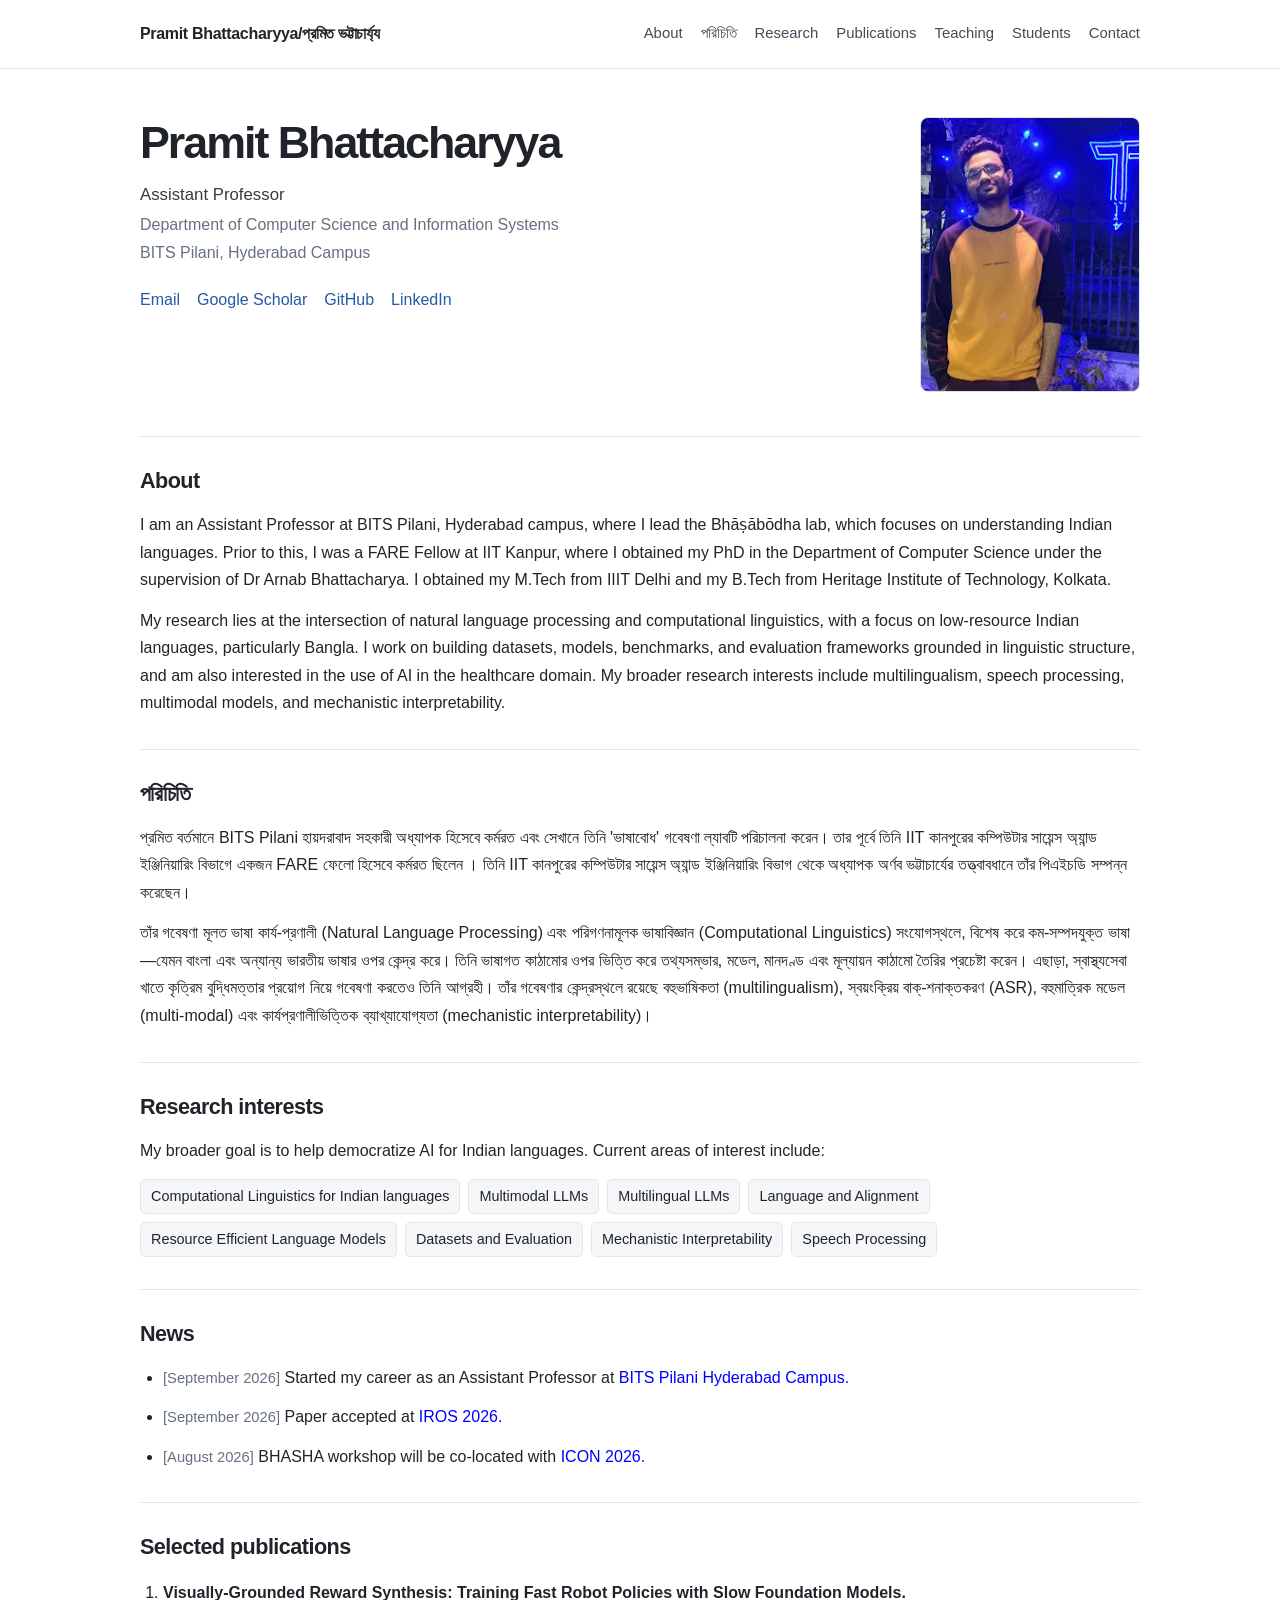
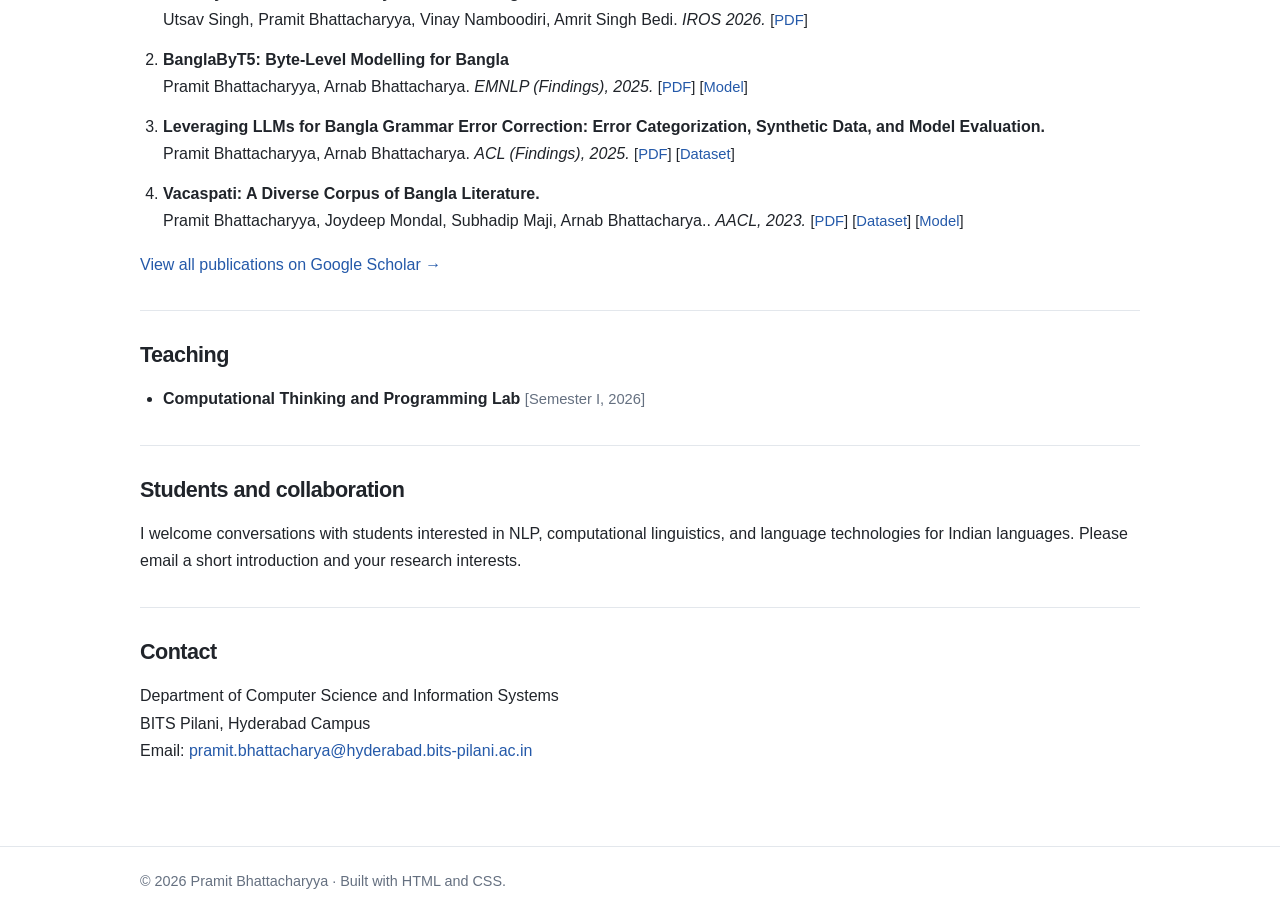
==== commit 764761f1: "minor updates" ====
--- a/index.html
+++ b/index.html
@@ -82,7 +82,7 @@
 <body>
   <header>
     <div class="wrap nav">
-      <a class="brand" href="#top">Pramit Bhattacharyya</a>
+      <a class="brand" href="#top">Pramit Bhattacharyya/প্রমিত ভট্টাচার্য্য</a>
       <nav aria-label="Main navigation">
         <a href="#about">About</a>
 	<a href="#bangla">পরিচিতি</a>
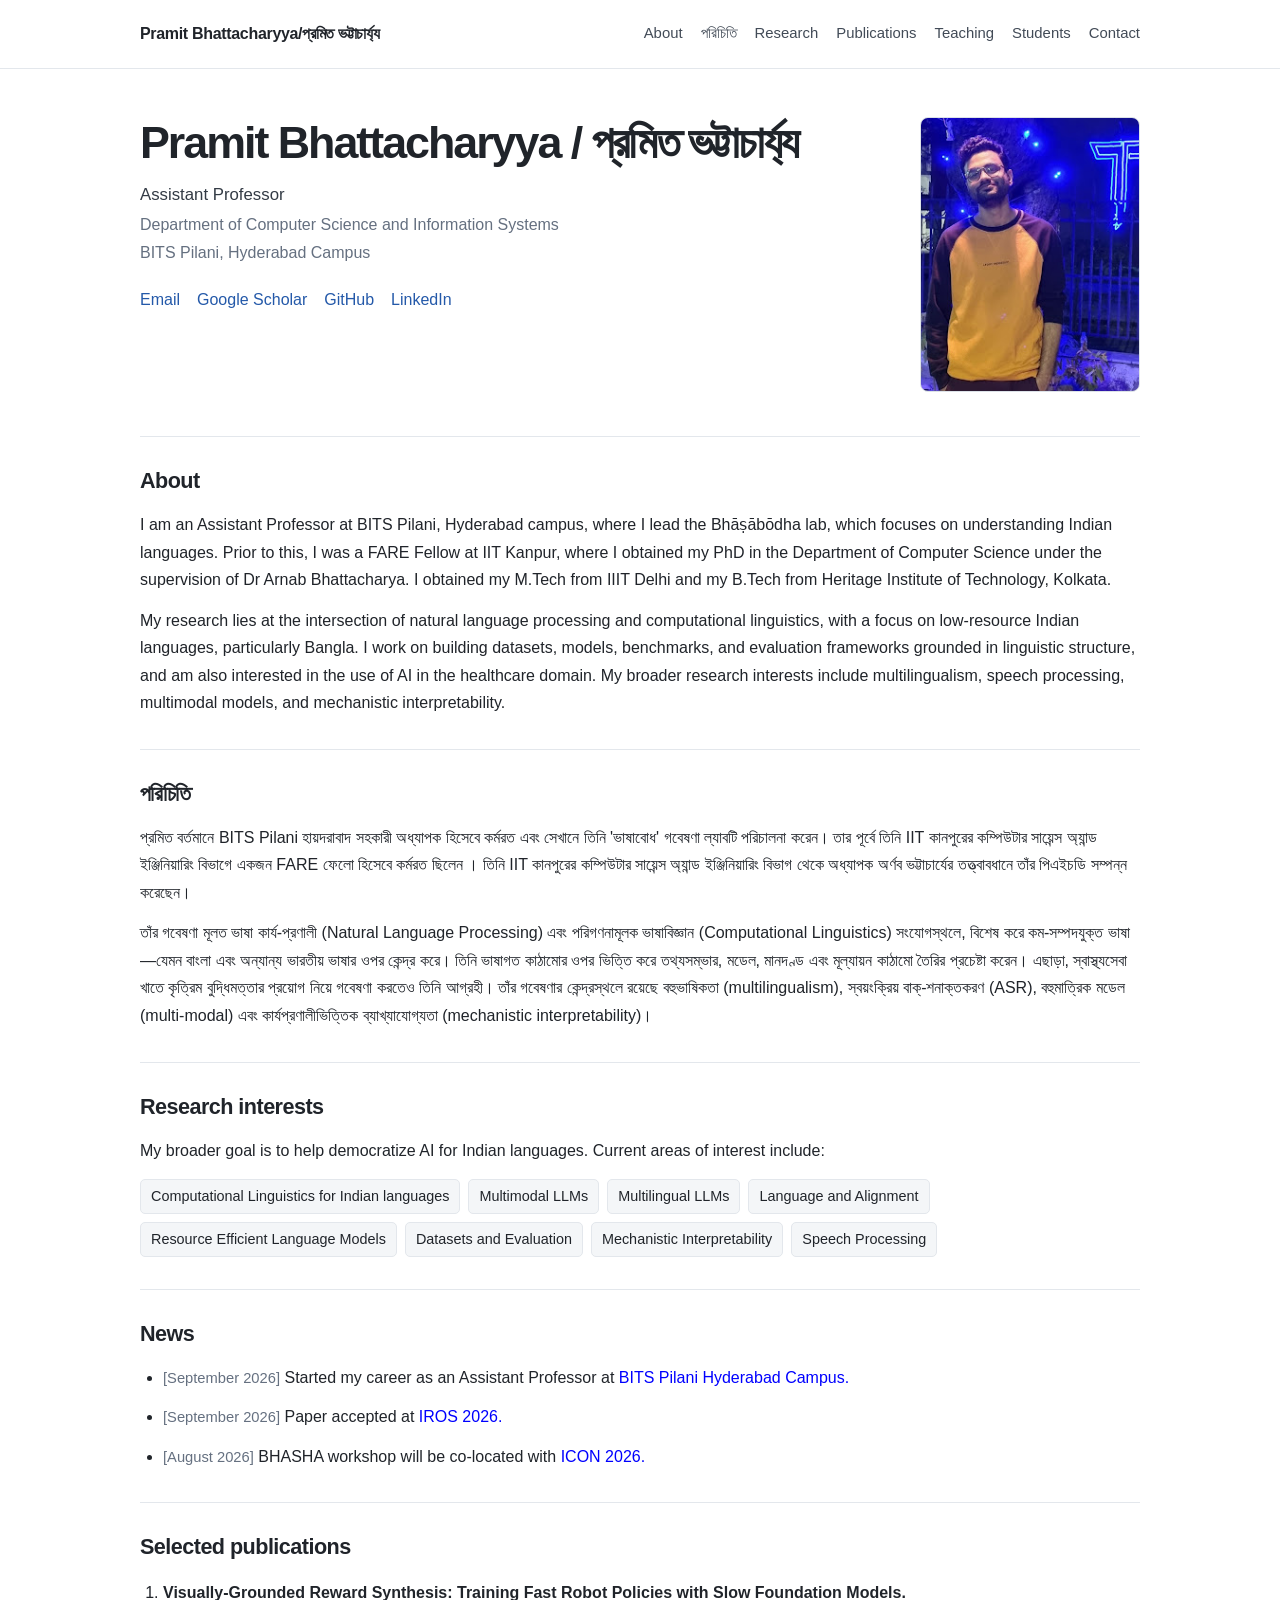
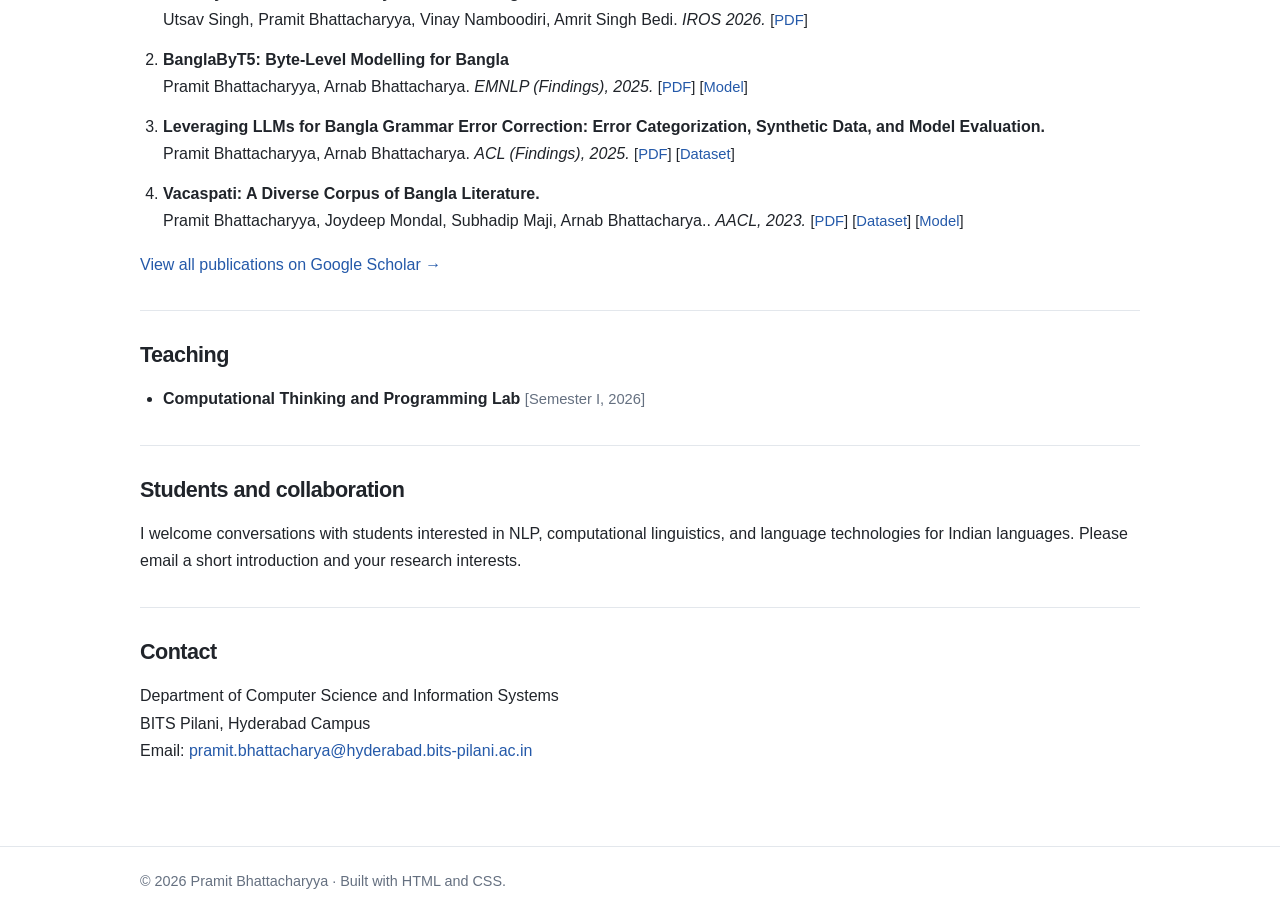
==== commit 6790bec2: "minor updates" ====
--- a/index.html
+++ b/index.html
@@ -98,7 +98,7 @@
   <main class="wrap" id="top">
     <div class="hero">
       <div class="hero-copy">
-        <h1>Pramit Bhattacharyya</h1>
+        <h1>Pramit Bhattacharyya / প্রমিত ভট্টাচার্য্য</h1>
         <p class="role">Assistant Professor</p>
         <p class="affiliation">Department of Computer Science and Information Systems<br>
           BITS Pilani, Hyderabad Campus</p>
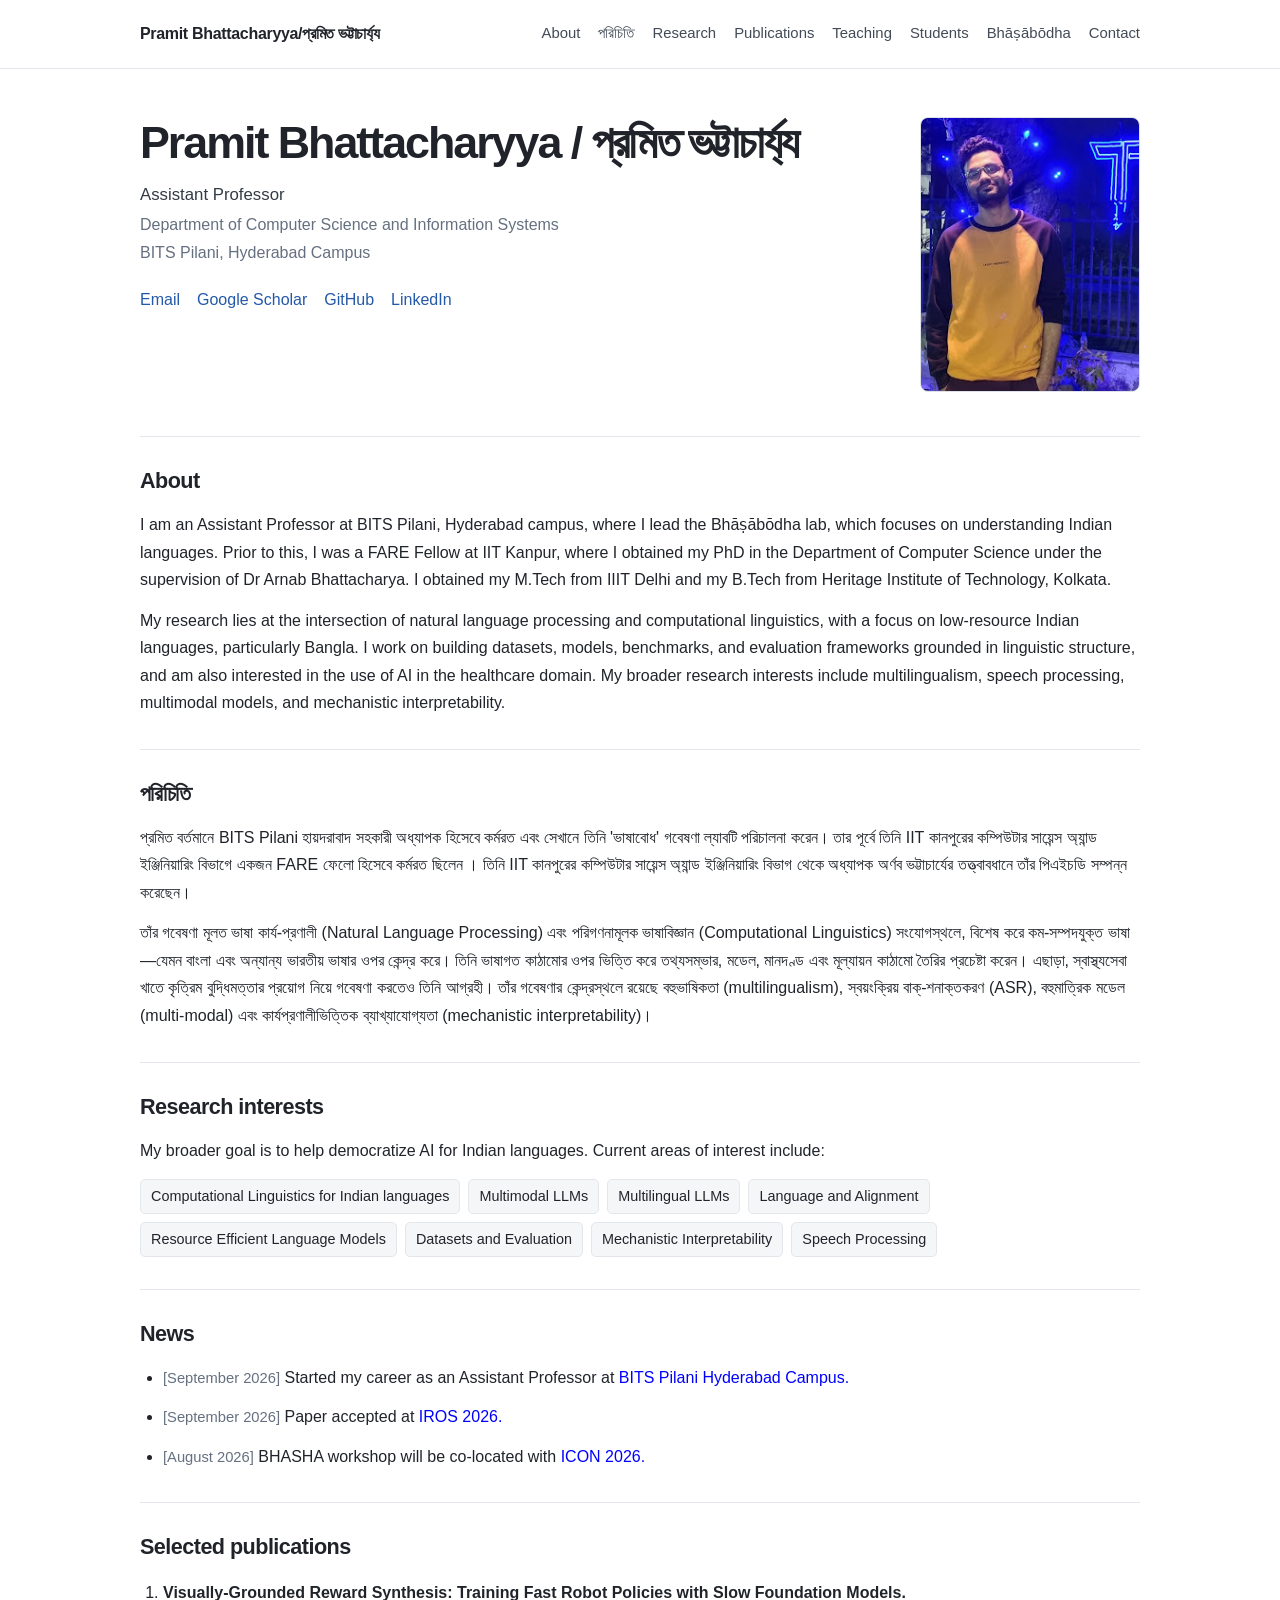
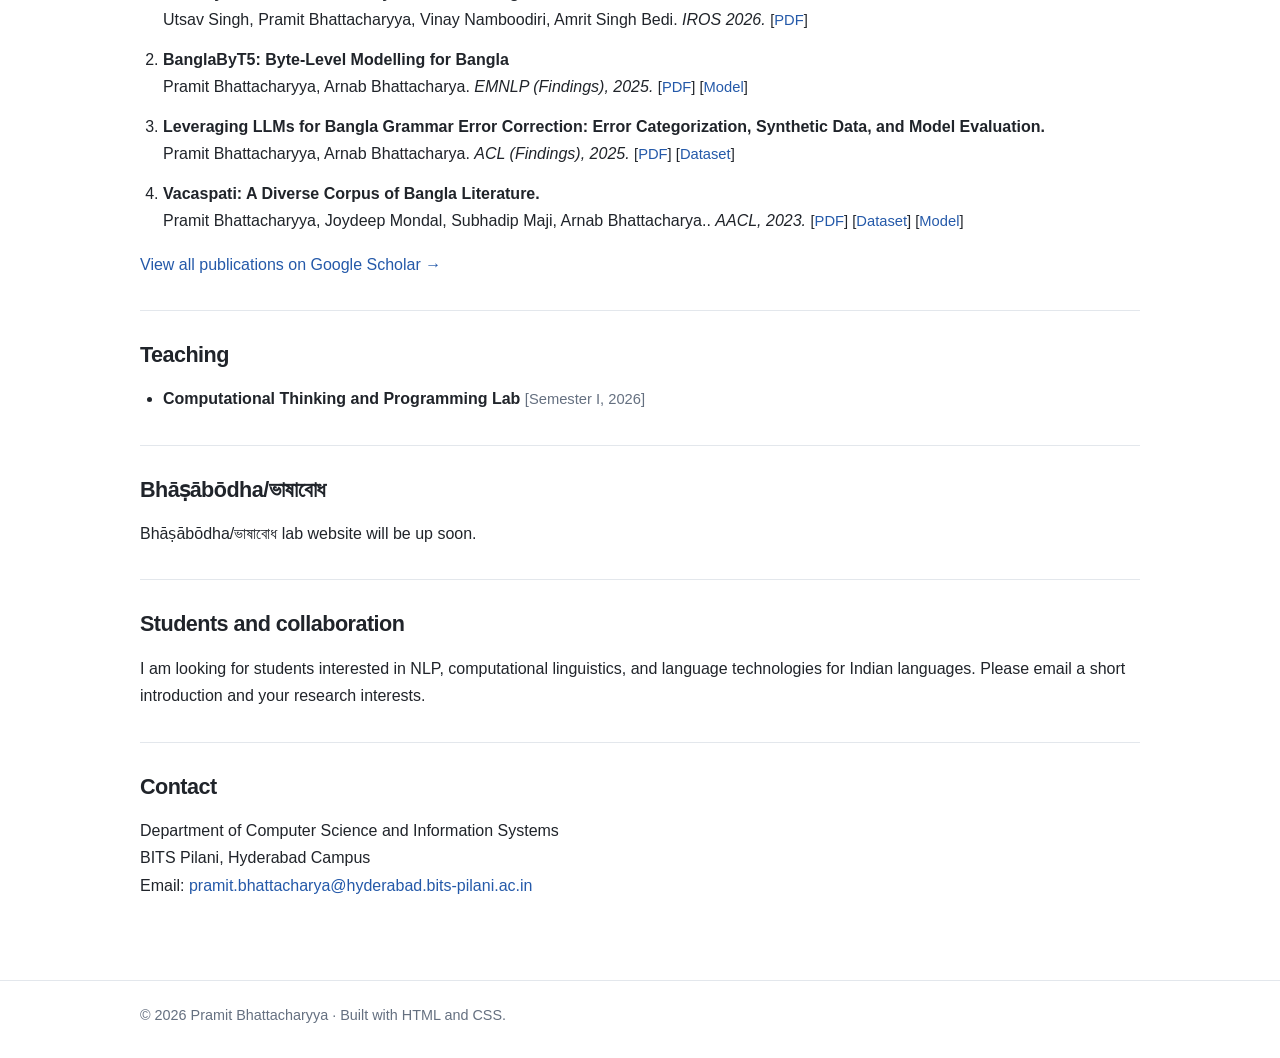
==== commit 76ea43ca: "minor updates" ====
--- a/index.html
+++ b/index.html
@@ -90,7 +90,9 @@
         <a href="#publications">Publications</a>
         <a href="#teaching">Teaching</a>
         <a href="#students">Students</a>
+	<a href="#lab">Bhāṣābōdha</a>
         <a href="#contact">Contact</a>
+	
       </nav>
     </div>
   </header>
@@ -233,10 +235,17 @@
       </ul>
     </section>
 
+    <section id="lab">
+    <h2> Bhāṣābōdha/ভাষাবোধ </h2>
+    <p>
+	Bhāṣābōdha/ভাষাবোধ lab website will be up soon. 
+    </p>
+    </section>
+
     <section id="students">
       <h2>Students and collaboration</h2>
       <p>
-        I welcome conversations with students interested in NLP, computational
+        I am looking for students interested in NLP, computational
         linguistics, and language technologies for Indian languages. Please email
         a short introduction and your research interests.
       </p>
